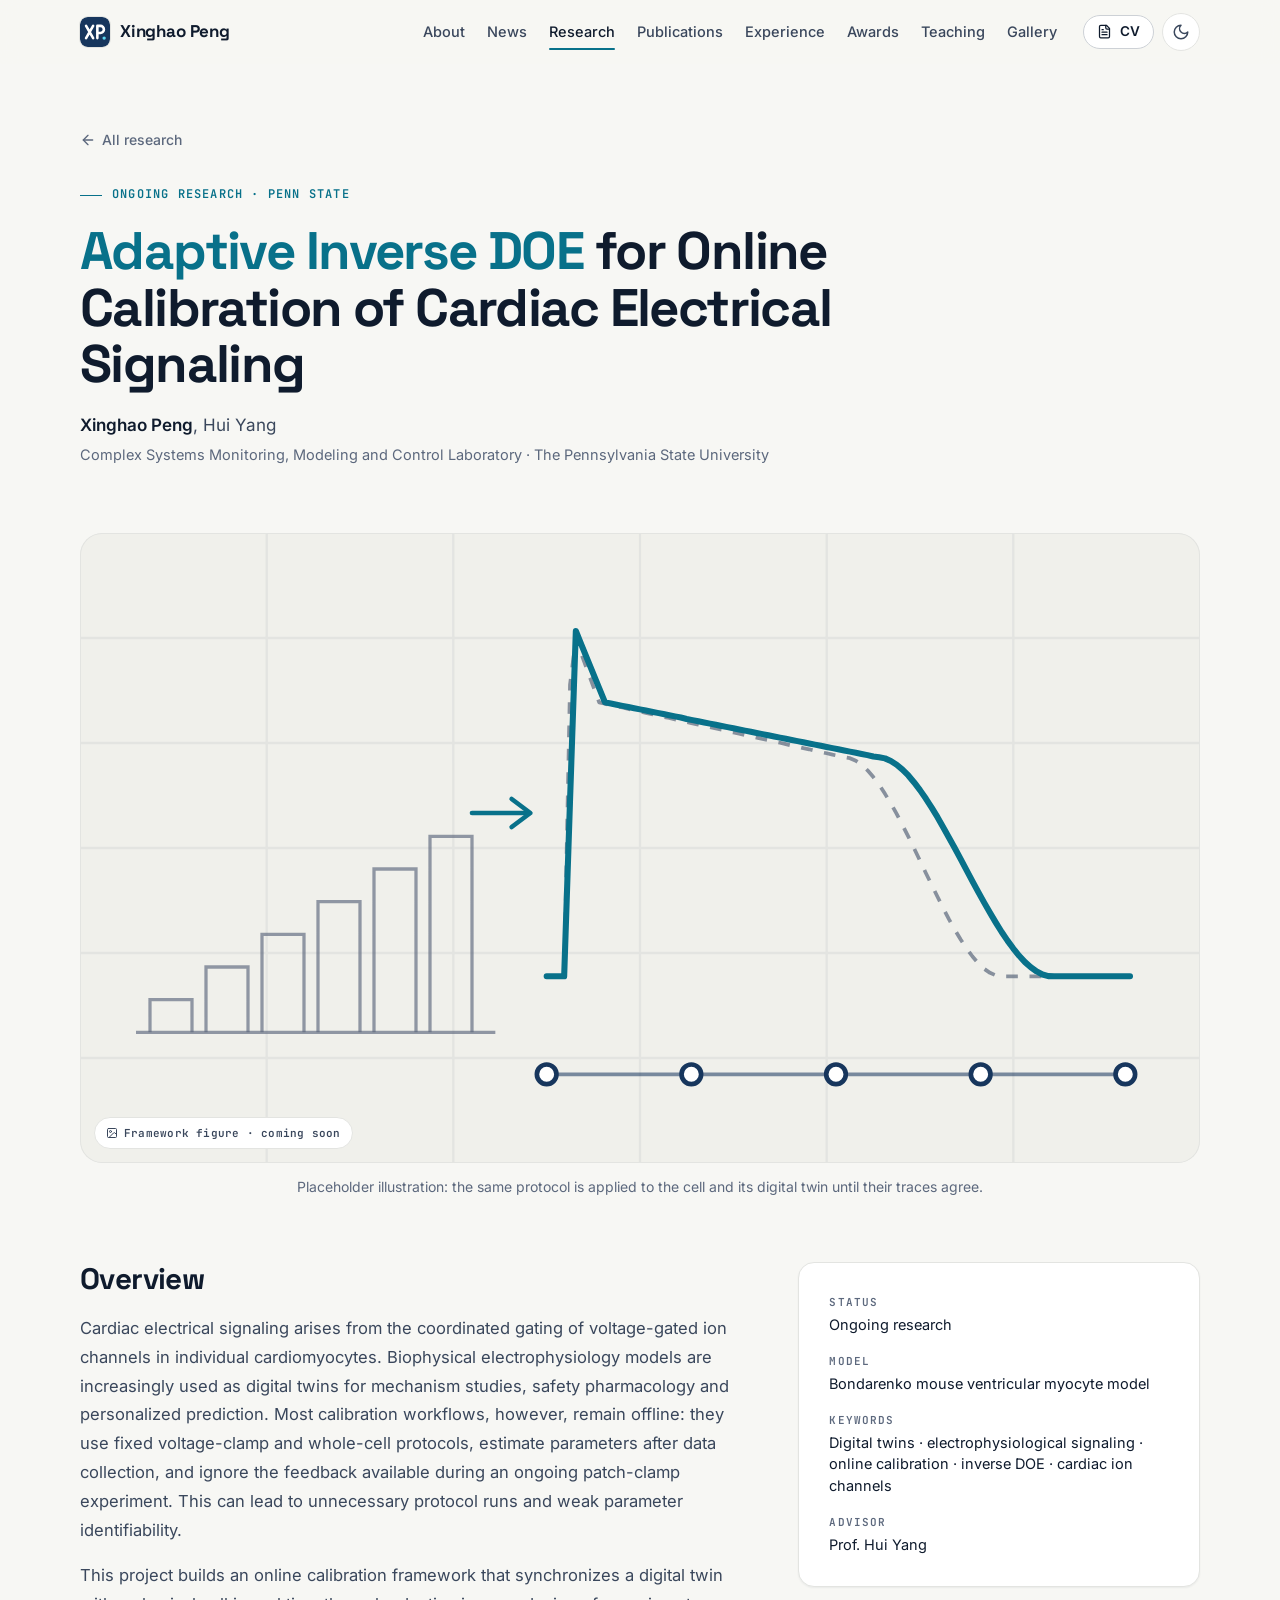
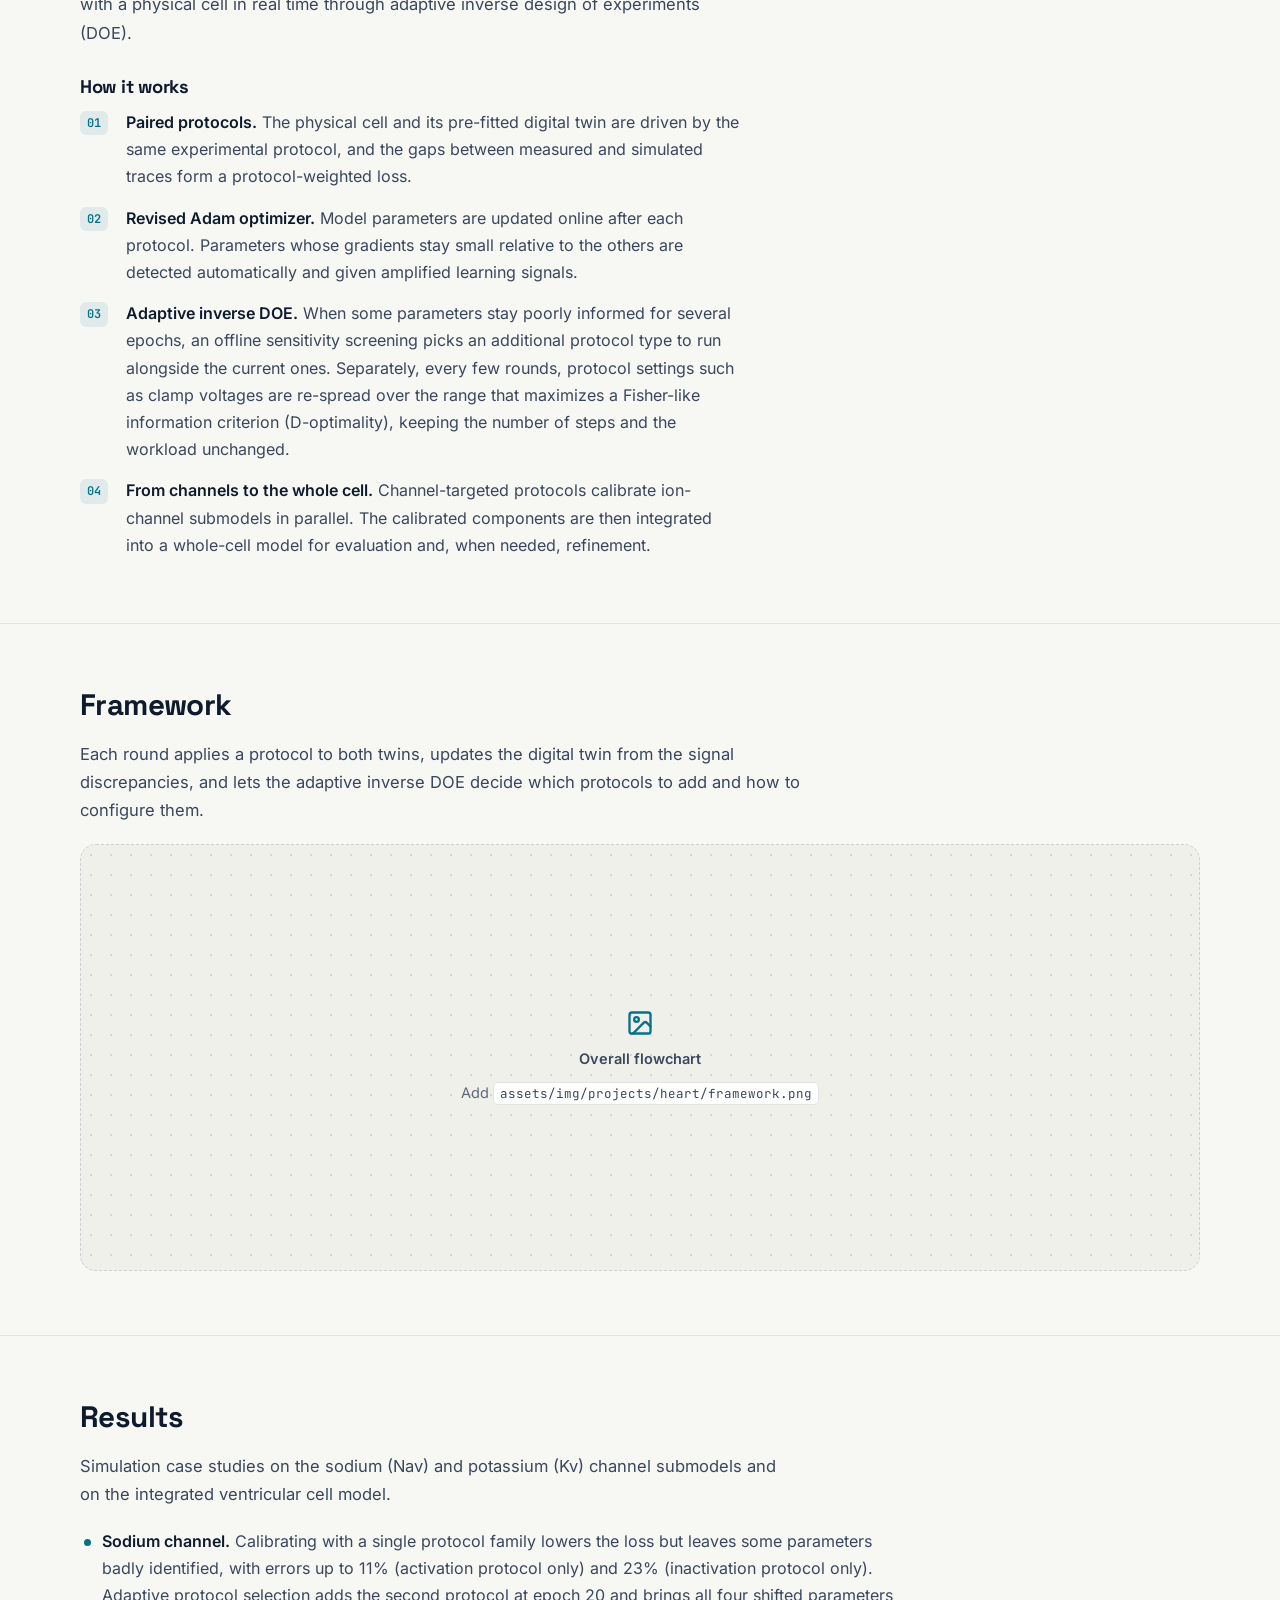
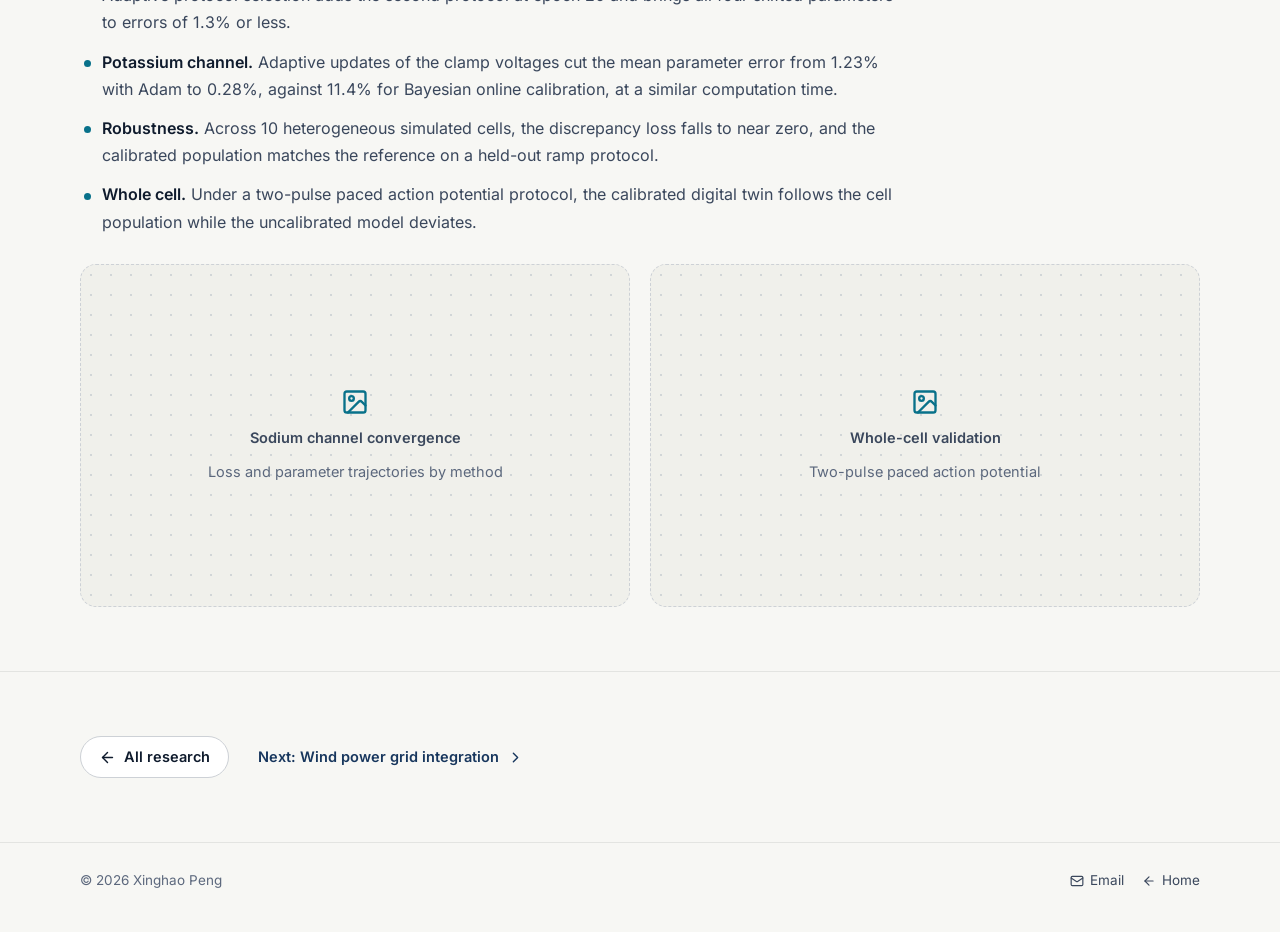
==== projects/heart.html @ a5fa21e2 "Add files via upload" ====
<!DOCTYPE html>
<html lang="en" data-theme="light">
<head>
  <meta charset="utf-8">
  <meta name="viewport" content="width=device-width, initial-scale=1">
  <title>Cardiac Digital Twins: Adaptive Inverse DOE · Xinghao Peng</title>
  <meta name="description" content="Online calibration of cardiac electrophysiology digital twins with a revised Adam optimizer and adaptive inverse design of experiments. Ongoing research at Penn State.">
  <meta name="author" content="Xinghao Peng">
  <meta name="color-scheme" content="light dark">
  <meta name="theme-color" content="#f7f7f4">
  <link rel="canonical" href="https://jeremypxh.github.io/projects/heart.html">
  <meta property="og:type" content="article">
  <meta property="og:title" content="Cardiac Digital Twins: Adaptive Inverse DOE">
  <meta property="og:description" content="Online calibration of cardiac digital twins through adaptive inverse design of experiments.">
  <meta property="og:url" content="https://jeremypxh.github.io/projects/heart.html">
  <meta property="og:image" content="https://jeremypxh.github.io/assets/img/og-image.jpg">
  <meta name="twitter:card" content="summary_large_image">
  <link rel="icon" href="../assets/img/favicon.svg" type="image/svg+xml">
  <link rel="icon" href="../assets/img/favicon-32.png" sizes="32x32" type="image/png">
  <link rel="apple-touch-icon" href="../assets/img/apple-touch-icon.png">
  <link rel="stylesheet" href="../assets/css/style.css">
  <script>
    (function () {
      var d = document.documentElement, t = null;
      d.classList.add("js");
      try { t = localStorage.getItem("theme"); } catch (e) {}
      if (t !== "light" && t !== "dark") t = window.matchMedia && window.matchMedia("(prefers-color-scheme: dark)").matches ? "dark" : "light";
      d.setAttribute("data-theme", t);
    })();
  </script>
  <script src="../assets/js/main.js" defer></script>
</head>
<body>
<!-- icon sprite:start (generated, do not edit) -->
<svg xmlns="http://www.w3.org/2000/svg" class="sprite" aria-hidden="true" focusable="false">
<!-- Icons: Lucide (ISC), Simple Icons (CC0), Font Awesome Free (CC BY 4.0) -->
<symbol id="i-github" viewBox="0 0 24 24"><g fill="currentColor"><path d="M12 .297c-6.63 0-12 5.373-12 12 0 5.303 3.438 9.8 8.205 11.385.6.113.82-.258.82-.577 0-.285-.01-1.04-.015-2.04-3.338.724-4.042-1.61-4.042-1.61C4.422 18.07 3.633 17.7 3.633 17.7c-1.087-.744.084-.729.084-.729 1.205.084 1.838 1.236 1.838 1.236 1.07 1.835 2.809 1.305 3.495.998.108-.776.417-1.305.76-1.605-2.665-.3-5.466-1.332-5.466-5.93 0-1.31.465-2.38 1.235-3.22-.135-.303-.54-1.523.105-3.176 0 0 1.005-.322 3.3 1.23.96-.267 1.98-.399 3-.405 1.02.006 2.04.138 3 .405 2.28-1.552 3.285-1.23 3.285-1.23.645 1.653.24 2.873.12 3.176.765.84 1.23 1.91 1.23 3.22 0 4.61-2.805 5.625-5.475 5.92.42.36.81 1.096.81 2.22 0 1.606-.015 2.896-.015 3.286 0 .315.21.69.825.57C20.565 22.092 24 17.592 24 12.297c0-6.627-5.373-12-12-12"></path></g></symbol>
<symbol id="i-scholar" viewBox="0 0 24 24"><g fill="currentColor"><path d="M5.242 13.769L0 9.5 12 0l12 9.5-5.242 4.269C17.548 11.249 14.978 9.5 12 9.5c-2.977 0-5.548 1.748-6.758 4.269zM12 10a7 7 0 1 0 0 14 7 7 0 0 0 0-14z"></path></g></symbol>
<symbol id="i-orcid" viewBox="0 0 24 24"><g fill="currentColor"><path d="M12 0C5.372 0 0 5.372 0 12s5.372 12 12 12 12-5.372 12-12S18.628 0 12 0zM7.369 4.378c.525 0 .947.431.947.947s-.422.947-.947.947a.95.95 0 0 1-.947-.947c0-.525.422-.947.947-.947zm-.722 3.038h1.444v10.041H6.647V7.416zm3.562 0h3.9c3.712 0 5.344 2.653 5.344 5.025 0 2.578-2.016 5.025-5.325 5.025h-3.919V7.416zm1.444 1.303v7.444h2.297c3.272 0 4.022-2.484 4.022-3.722 0-2.016-1.284-3.722-4.097-3.722h-2.222z"></path></g></symbol>
<symbol id="i-youtube" viewBox="0 0 24 24"><g fill="currentColor"><path d="M23.498 6.186a3.016 3.016 0 0 0-2.122-2.136C19.505 3.545 12 3.545 12 3.545s-7.505 0-9.377.505A3.017 3.017 0 0 0 .502 6.186C0 8.07 0 12 0 12s0 3.93.502 5.814a3.016 3.016 0 0 0 2.122 2.136c1.871.505 9.376.505 9.376.505s7.505 0 9.377-.505a3.015 3.015 0 0 0 2.122-2.136C24 15.93 24 12 24 12s0-3.93-.502-5.814zM9.545 15.568V8.432L15.818 12l-6.273 3.568z"></path></g></symbol>
<symbol id="i-mail" viewBox="0 0 24 24"><g fill="none" stroke="currentColor" stroke-width="2" stroke-linecap="round" stroke-linejoin="round"><rect width="20" height="16" x="2" y="4" rx="2"></rect><path d="m22 7-8.97 5.7a1.94 1.94 0 0 1-2.06 0L2 7"></path></g></symbol>
<symbol id="i-file" viewBox="0 0 24 24"><g fill="none" stroke="currentColor" stroke-width="2" stroke-linecap="round" stroke-linejoin="round"><path d="M15 2H6a2 2 0 0 0-2 2v16a2 2 0 0 0 2 2h12a2 2 0 0 0 2-2V7Z"></path><path d="M14 2v4a2 2 0 0 0 2 2h4"></path><path d="M10 9H8"></path><path d="M16 13H8"></path><path d="M16 17H8"></path></g></symbol>
<symbol id="i-sun" viewBox="0 0 24 24"><g fill="none" stroke="currentColor" stroke-width="2" stroke-linecap="round" stroke-linejoin="round"><circle cx="12" cy="12" r="4"></circle><path d="M12 2v2"></path><path d="M12 20v2"></path><path d="m4.93 4.93 1.41 1.41"></path><path d="m17.66 17.66 1.41 1.41"></path><path d="M2 12h2"></path><path d="M20 12h2"></path><path d="m6.34 17.66-1.41 1.41"></path><path d="m19.07 4.93-1.41 1.41"></path></g></symbol>
<symbol id="i-moon" viewBox="0 0 24 24"><g fill="none" stroke="currentColor" stroke-width="2" stroke-linecap="round" stroke-linejoin="round"><path d="M12 3a6 6 0 0 0 9 9 9 9 0 1 1-9-9Z"></path></g></symbol>
<symbol id="i-menu" viewBox="0 0 24 24"><g fill="none" stroke="currentColor" stroke-width="2" stroke-linecap="round" stroke-linejoin="round"><line x1="4" x2="20" y1="12" y2="12"></line><line x1="4" x2="20" y1="6" y2="6"></line><line x1="4" x2="20" y1="18" y2="18"></line></g></symbol>
<symbol id="i-x" viewBox="0 0 24 24"><g fill="none" stroke="currentColor" stroke-width="2" stroke-linecap="round" stroke-linejoin="round"><path d="M18 6 6 18"></path><path d="m6 6 12 12"></path></g></symbol>
<symbol id="i-arrow-up-right" viewBox="0 0 24 24"><g fill="none" stroke="currentColor" stroke-width="2" stroke-linecap="round" stroke-linejoin="round"><path d="M7 7h10v10"></path><path d="M7 17 17 7"></path></g></symbol>
<symbol id="i-play" viewBox="0 0 24 24"><g fill="none" stroke="currentColor" stroke-width="2" stroke-linecap="round" stroke-linejoin="round"><polygon points="6 3 20 12 6 21 6 3"></polygon></g></symbol>
<symbol id="i-copy" viewBox="0 0 24 24"><g fill="none" stroke="currentColor" stroke-width="2" stroke-linecap="round" stroke-linejoin="round"><rect width="14" height="14" x="8" y="8" rx="2" ry="2"></rect><path d="M4 16c-1.1 0-2-.9-2-2V4c0-1.1.9-2 2-2h10c1.1 0 2 .9 2 2"></path></g></symbol>
<symbol id="i-check" viewBox="0 0 24 24"><g fill="none" stroke="currentColor" stroke-width="2" stroke-linecap="round" stroke-linejoin="round"><path d="M20 6 9 17l-5-5"></path></g></symbol>
<symbol id="i-pin" viewBox="0 0 24 24"><g fill="none" stroke="currentColor" stroke-width="2" stroke-linecap="round" stroke-linejoin="round"><path d="M20 10c0 4.993-5.539 10.193-7.399 11.799a1 1 0 0 1-1.202 0C9.539 20.193 4 14.993 4 10a8 8 0 0 1 16 0"></path><circle cx="12" cy="10" r="3"></circle></g></symbol>
<symbol id="i-award" viewBox="0 0 24 24"><g fill="none" stroke="currentColor" stroke-width="2" stroke-linecap="round" stroke-linejoin="round"><path d="m15.477 12.89 1.515 8.526a.5.5 0 0 1-.81.47l-3.58-2.687a1 1 0 0 0-1.197 0l-3.586 2.686a.5.5 0 0 1-.81-.469l1.514-8.526"></path><circle cx="12" cy="8" r="6"></circle></g></symbol>
<symbol id="i-arrow-left" viewBox="0 0 24 24"><g fill="none" stroke="currentColor" stroke-width="2" stroke-linecap="round" stroke-linejoin="round"><path d="m12 19-7-7 7-7"></path><path d="M19 12H5"></path></g></symbol>
<symbol id="i-chev-left" viewBox="0 0 24 24"><g fill="none" stroke="currentColor" stroke-width="2" stroke-linecap="round" stroke-linejoin="round"><path d="m15 18-6-6 6-6"></path></g></symbol>
<symbol id="i-chev-right" viewBox="0 0 24 24"><g fill="none" stroke="currentColor" stroke-width="2" stroke-linecap="round" stroke-linejoin="round"><path d="m9 18 6-6-6-6"></path></g></symbol>
<symbol id="i-download" viewBox="0 0 24 24"><g fill="none" stroke="currentColor" stroke-width="2" stroke-linecap="round" stroke-linejoin="round"><path d="M21 15v4a2 2 0 0 1-2 2H5a2 2 0 0 1-2-2v-4"></path><polyline points="7 10 12 15 17 10"></polyline><line x1="12" x2="12" y1="15" y2="3"></line></g></symbol>
<symbol id="i-grad" viewBox="0 0 24 24"><g fill="none" stroke="currentColor" stroke-width="2" stroke-linecap="round" stroke-linejoin="round"><path d="M21.42 10.922a1 1 0 0 0-.019-1.838L12.83 5.18a2 2 0 0 0-1.66 0L2.6 9.08a1 1 0 0 0 0 1.832l8.57 3.908a2 2 0 0 0 1.66 0z"></path><path d="M22 10v6"></path><path d="M6 12.5V16a6 3 0 0 0 12 0v-3.5"></path></g></symbol>
<symbol id="i-briefcase" viewBox="0 0 24 24"><g fill="none" stroke="currentColor" stroke-width="2" stroke-linecap="round" stroke-linejoin="round"><path d="M16 20V4a2 2 0 0 0-2-2h-4a2 2 0 0 0-2 2v16"></path><rect width="20" height="14" x="2" y="6" rx="2"></rect></g></symbol>
<symbol id="i-mic" viewBox="0 0 24 24"><g fill="none" stroke="currentColor" stroke-width="2" stroke-linecap="round" stroke-linejoin="round"><path d="M12 2a3 3 0 0 0-3 3v7a3 3 0 0 0 6 0V5a3 3 0 0 0-3-3Z"></path><path d="M19 10v2a7 7 0 0 1-14 0v-2"></path><line x1="12" x2="12" y1="19" y2="22"></line></g></symbol>
<symbol id="i-book" viewBox="0 0 24 24"><g fill="none" stroke="currentColor" stroke-width="2" stroke-linecap="round" stroke-linejoin="round"><path d="M12 7v14"></path><path d="M3 18a1 1 0 0 1-1-1V4a1 1 0 0 1 1-1h5a4 4 0 0 1 4 4 4 4 0 0 1 4-4h5a1 1 0 0 1 1 1v13a1 1 0 0 1-1 1h-6a3 3 0 0 0-3 3 3 3 0 0 0-3-3z"></path></g></symbol>
<symbol id="i-code" viewBox="0 0 24 24"><g fill="none" stroke="currentColor" stroke-width="2" stroke-linecap="round" stroke-linejoin="round"><polyline points="16 18 22 12 16 6"></polyline><polyline points="8 6 2 12 8 18"></polyline></g></symbol>
<symbol id="i-slides" viewBox="0 0 24 24"><g fill="none" stroke="currentColor" stroke-width="2" stroke-linecap="round" stroke-linejoin="round"><path d="M2 3h20"></path><path d="M21 3v11a2 2 0 0 1-2 2H5a2 2 0 0 1-2-2V3"></path><path d="m7 21 5-5 5 5"></path></g></symbol>
<symbol id="i-image" viewBox="0 0 24 24"><g fill="none" stroke="currentColor" stroke-width="2" stroke-linecap="round" stroke-linejoin="round"><rect width="18" height="18" x="3" y="3" rx="2" ry="2"></rect><circle cx="9" cy="9" r="2"></circle><path d="m21 15-3.086-3.086a2 2 0 0 0-2.828 0L6 21"></path></g></symbol>
<symbol id="i-video" viewBox="0 0 24 24"><g fill="none" stroke="currentColor" stroke-width="2" stroke-linecap="round" stroke-linejoin="round"><path d="m16 13 5.223 3.482a.5.5 0 0 0 .777-.416V7.87a.5.5 0 0 0-.752-.432L16 10.5"></path><rect x="2" y="6" width="14" height="12" rx="2"></rect></g></symbol>
<symbol id="i-arrow-up" viewBox="0 0 24 24"><g fill="none" stroke="currentColor" stroke-width="2" stroke-linecap="round" stroke-linejoin="round"><path d="m5 12 7-7 7 7"></path><path d="M12 19V5"></path></g></symbol>
<symbol id="i-trophy" viewBox="0 0 24 24"><g fill="none" stroke="currentColor" stroke-width="2" stroke-linecap="round" stroke-linejoin="round"><path d="M6 9H4.5a2.5 2.5 0 0 1 0-5H6"></path><path d="M18 9h1.5a2.5 2.5 0 0 0 0-5H18"></path><path d="M4 22h16"></path><path d="M10 14.66V17c0 .55-.47.98-.97 1.21C7.85 18.75 7 20.24 7 22"></path><path d="M14 14.66V17c0 .55.47.98.97 1.21C16.15 18.75 17 20.24 17 22"></path><path d="M18 2H6v7a6 6 0 0 0 12 0V2Z"></path></g></symbol>
<symbol id="i-users" viewBox="0 0 24 24"><g fill="none" stroke="currentColor" stroke-width="2" stroke-linecap="round" stroke-linejoin="round"><path d="M16 21v-2a4 4 0 0 0-4-4H6a4 4 0 0 0-4 4v2"></path><circle cx="9" cy="7" r="4"></circle><path d="M22 21v-2a4 4 0 0 0-3-3.87"></path><path d="M16 3.13a4 4 0 0 1 0 7.75"></path></g></symbol>
<symbol id="i-link" viewBox="0 0 24 24"><g fill="none" stroke="currentColor" stroke-width="2" stroke-linecap="round" stroke-linejoin="round"><path d="M10 13a5 5 0 0 0 7.54.54l3-3a5 5 0 0 0-7.07-7.07l-1.72 1.71"></path><path d="M14 11a5 5 0 0 0-7.54-.54l-3 3a5 5 0 0 0 7.07 7.07l1.71-1.71"></path></g></symbol>
<symbol id="i-linkedin" viewBox="0 0 448 512"><g fill="currentColor"><path d="M416 32H31.9C14.3 32 0 46.5 0 64.3v383.4C0 465.5 14.3 480 31.9 480H416c17.6 0 32-14.5 32-32.3V64.3c0-17.8-14.4-32.3-32-32.3zM135.4 416H69V202.2h66.5V416zm-33.2-243c-21.3 0-38.5-17.3-38.5-38.5S80.9 96 102.2 96c21.2 0 38.5 17.3 38.5 38.5 0 21.3-17.2 38.5-38.5 38.5zm282.1 243h-66.4V312c0-24.8-.5-56.7-34.5-56.7-34.6 0-39.9 27-39.9 54.9V416h-66.4V202.2h63.7v29.2h.9c8.9-16.8 30.6-34.5 62.9-34.5 67.2 0 79.7 44.3 79.7 101.9V416z"></path></g></symbol>
</svg>
<!-- icon sprite:end -->

<a class="skip-link" href="#main">Skip to content</a>

<header class="site-header">
  <div class="container header-inner">
    <a class="brand" href="../index.html">
      <img src="../assets/img/favicon.svg" alt="" width="30" height="30">
      <span>Xinghao Peng</span>
    </a>
    <nav class="nav" id="site-nav" aria-label="Primary">
      <a href="../index.html#about">About</a>
      <a href="../index.html#news">News</a>
      <a href="../index.html#research" class="is-active">Research</a>
      <a href="../index.html#publications">Publications</a>
      <a href="../index.html#experience">Experience</a>
      <a href="../index.html#awards">Awards</a>
      <a href="../index.html#teaching">Teaching</a>
      <a href="../index.html#gallery">Gallery</a>
    </nav>
    <div class="header-actions">
      <a class="btn btn-sm header-cv" href="../assets/cv/Xinghao_Peng_CV.pdf" target="_blank" rel="noopener"><svg class="icon" aria-hidden="true"><use href="#i-file"/></svg>CV</a>
      <button class="icon-btn theme-toggle" type="button" data-theme-toggle aria-pressed="false" aria-label="Switch to dark theme">
        <svg class="icon i-moon" aria-hidden="true"><use href="#i-moon"/></svg>
        <svg class="icon i-sun" aria-hidden="true"><use href="#i-sun"/></svg>
      </button>
      <button class="icon-btn menu-toggle" type="button" data-menu-toggle aria-controls="site-nav" aria-expanded="false" aria-label="Menu">
        <svg class="icon i-open" aria-hidden="true"><use href="#i-menu"/></svg>
        <svg class="icon i-close" aria-hidden="true"><use href="#i-x"/></svg>
      </button>
    </div>
  </div>
</header>

<main id="main">
  <section class="proj-hero">
    <div class="container">
      <a class="back-link" href="../index.html#research"><svg class="icon" aria-hidden="true"><use href="#i-arrow-left"/></svg>All research</a>
      <p class="eyebrow">Ongoing research · Penn State</p>
      <h1 class="proj-title"><span class="acc">Adaptive Inverse DOE</span> for Online Calibration of Cardiac Electrical Signaling</h1>
      <p class="proj-authors"><a href="../index.html">Xinghao Peng</a>, Hui Yang</p>
      <p class="proj-affil">Complex Systems Monitoring, Modeling and Control Laboratory · The Pennsylvania State University</p>
    </div>
  </section>

  <section class="container" aria-label="Framework illustration">
    <figure class="teaser">
      <!-- TEASER SLOT: replace this div with <div class="media-frame"><img src="../assets/img/projects/heart/teaser.png" alt="..."></div> -->
      <div class="media-frame media-frame--art">
        <svg class="art" viewBox="0 0 480 270" role="img" aria-label="Illustration: protocol steps and two action-potential traces, with the digital twin trace converging to the measured cell">
  <g class="art-grid"><path d="M0 45H480M0 90H480M0 135H480M0 180H480M0 225H480M80 0V270M160 0V270M240 0V270M320 0V270M400 0V270"/></g>
  <g class="art-edges"><path d="M30 214 V200 H48 V214 M54 214 V186 H72 V214 M78 214 V172 H96 V214 M102 214 V158 H120 V214 M126 214 V144 H144 V214 M150 214 V130 H168 V214"/><path d="M24 214 H178"/></g>
  <g class="art-arrow"><path d="M168 120 H192"/><path d="M185 114 L193 120 L185 126"/></g>
  <g class="art-spark"><polyline points="200.0,190.0 202.5,190.0 205.0,190.0 207.5,190.0 210.0,65.0 212.5,45.4 215.0,52.2 217.5,59.0 220.0,65.8 222.5,72.6 225.0,73.2 227.5,73.7 230.0,74.3 232.5,74.8 235.0,75.4 237.5,76.0 240.0,76.5 242.5,77.1 245.0,77.6 247.5,78.2 250.0,78.8 252.5,79.3 255.0,79.9 257.5,80.4 260.0,81.0 262.5,81.6 265.0,82.1 267.5,82.7 270.0,83.2 272.5,83.8 275.0,84.3 277.5,84.9 280.0,85.5 282.5,86.0 285.0,86.6 287.5,87.1 290.0,87.7 292.5,88.3 295.0,88.8 297.5,89.4 300.0,89.9 302.5,90.5 305.0,91.1 307.5,91.6 310.0,92.2 312.5,92.7 315.0,93.3 317.5,93.9 320.0,94.4 322.5,95.0 325.0,95.5 327.5,96.1 330.0,96.5 332.5,97.6 335.0,99.3 337.5,101.7 340.0,104.6 342.5,107.9 345.0,111.8 347.5,115.9 350.0,120.4 352.5,125.2 355.0,130.1 357.5,135.2 360.0,140.4 362.5,145.7 365.0,150.8 367.5,155.9 370.0,160.9 372.5,165.7 375.0,170.2 377.5,174.3 380.0,178.1 382.5,181.5 385.0,184.4 387.5,186.8 390.0,188.5 392.5,189.6 395.0,190.0 397.5,190.0 400.0,190.0 402.5,190.0 405.0,190.0 407.5,190.0 410.0,190.0 412.5,190.0 415.0,190.0 417.5,190.0 420.0,190.0 422.5,190.0 425.0,190.0 427.5,190.0 430.0,190.0 432.5,190.0 435.0,190.0 437.5,190.0 440.0,190.0 442.5,190.0 445.0,190.0 447.5,190.0 450.0,190.0" style="stroke-dasharray:5 5"/></g>
  <g class="art-ramp-cool"><polyline points="200.0,190.0 202.5,190.0 205.0,190.0 207.5,190.0 210.0,115.0 212.5,42.0 215.0,48.2 217.5,54.3 220.0,60.4 222.5,66.5 225.0,72.6 227.5,73.1 230.0,73.6 232.5,74.1 235.0,74.6 237.5,75.1 240.0,75.6 242.5,76.1 245.0,76.6 247.5,77.1 250.0,77.6 252.5,78.1 255.0,78.6 257.5,79.1 260.0,79.7 262.5,80.2 265.0,80.7 267.5,81.2 270.0,81.7 272.5,82.2 275.0,82.7 277.5,83.2 280.0,83.7 282.5,84.2 285.0,84.7 287.5,85.2 290.0,85.7 292.5,86.2 295.0,86.7 297.5,87.2 300.0,87.7 302.5,88.2 305.0,88.7 307.5,89.2 310.0,89.7 312.5,90.2 315.0,90.7 317.5,91.2 320.0,91.7 322.5,92.2 325.0,92.7 327.5,93.2 330.0,93.7 332.5,94.2 335.0,94.7 337.5,95.2 340.0,95.8 342.5,96.1 345.0,96.6 347.5,97.7 350.0,99.3 352.5,101.4 355.0,103.9 357.5,106.9 360.0,110.2 362.5,113.8 365.0,117.7 367.5,121.8 370.0,126.2 372.5,130.7 375.0,135.2 377.5,139.9 380.0,144.6 382.5,149.3 385.0,153.9 387.5,158.4 390.0,162.8 392.5,167.0 395.0,171.0 397.5,174.7 400.0,178.1 402.5,181.2 405.0,183.9 407.5,186.1 410.0,187.9 412.5,189.2 415.0,189.9 417.5,190.0 420.0,190.0 422.5,190.0 425.0,190.0 427.5,190.0 430.0,190.0 432.5,190.0 435.0,190.0 437.5,190.0 440.0,190.0 442.5,190.0 445.0,190.0 447.5,190.0 450.0,190.0"/></g>
  <g class="art-nodes"><circle cx="200" cy="232" r="4.2"/><circle cx="262" cy="232" r="4.2"/><circle cx="324" cy="232" r="4.2"/><circle cx="386" cy="232" r="4.2"/><circle cx="448" cy="232" r="4.2"/></g>
  <g class="art-directed"><path d="M205 232 H257 M267 232 H319 M329 232 H381 M391 232 H443" style="stroke-width:1.6"/></g>
</svg>
        <span class="media-badge media-badge--light"><svg class="icon" aria-hidden="true"><use href="#i-image"/></svg>Framework figure · coming soon</span>
      </div>
      <figcaption class="cap">Placeholder illustration: the same protocol is applied to the cell and its digital twin until their traces agree.</figcaption>
    </figure>
  </section>

  <section class="proj-section">
    <div class="container prose-grid">
      <div class="prose reveal">
        <h2>Overview</h2>
        <p>Cardiac electrical signaling arises from the coordinated gating of voltage-gated ion channels in individual cardiomyocytes. Biophysical electrophysiology models are increasingly used as digital twins for mechanism studies, safety pharmacology and personalized prediction. Most calibration workflows, however, remain offline: they use fixed voltage-clamp and whole-cell protocols, estimate parameters after data collection, and ignore the feedback available during an ongoing patch-clamp experiment. This can lead to unnecessary protocol runs and weak parameter identifiability.</p>
        <p>This project builds an online calibration framework that synchronizes a digital twin with a physical cell in real time through adaptive inverse design of experiments (DOE).</p>
        <h3>How it works</h3>
        <ol class="steps">
          <li><strong>Paired protocols.</strong> The physical cell and its pre-fitted digital twin are driven by the same experimental protocol, and the gaps between measured and simulated traces form a protocol-weighted loss.</li>
          <li><strong>Revised Adam optimizer.</strong> Model parameters are updated online after each protocol. Parameters whose gradients stay small relative to the others are detected automatically and given amplified learning signals.</li>
          <li><strong>Adaptive inverse DOE.</strong> When some parameters stay poorly informed for several epochs, an offline sensitivity screening picks an additional protocol type to run alongside the current ones. Separately, every few rounds, protocol settings such as clamp voltages are re-spread over the range that maximizes a Fisher-like information criterion (D-optimality), keeping the number of steps and the workload unchanged.</li>
          <li><strong>From channels to the whole cell.</strong> Channel-targeted protocols calibrate ion-channel submodels in parallel. The calibrated components are then integrated into a whole-cell model for evaluation and, when needed, refinement.</li>
        </ol>
      </div>
      <aside class="panel facts-card reveal" aria-label="Project details">
        <dl>
          <div><dt>Status</dt><dd>Ongoing research</dd></div>
          <div><dt>Model</dt><dd>Bondarenko mouse ventricular myocyte model</dd></div>
          <div><dt>Keywords</dt><dd>Digital twins · electrophysiological signaling · online calibration · inverse DOE · cardiac ion channels</dd></div>
          <div><dt>Advisor</dt><dd>Prof. Hui Yang</dd></div>
        </dl>
      </aside>
    </div>
  </section>

  <section class="proj-section">
    <div class="container">
      <h2 class="reveal">Framework</h2>
      <p class="proj-lede reveal">Each round applies a protocol to both twins, updates the digital twin from the signal discrepancies, and lets the adaptive inverse DOE decide which protocols to add and how to configure them.</p>
      <div class="figure-slot reveal">
          <svg class="icon" aria-hidden="true"><use href="#i-image"/></svg>
          <strong>Overall flowchart</strong>
          <span>Add <code>assets/img/projects/heart/framework.png</code></span>
        </div>
    </div>
  </section>

  <section class="proj-section">
    <div class="container">
      <h2 class="reveal">Results</h2>
      <p class="proj-lede reveal">Simulation case studies on the sodium (Nav) and potassium (Kv) channel submodels and on the integrated ventricular cell model.</p>
      <ul class="result-list reveal">
        <li><strong>Sodium channel.</strong> Calibrating with a single protocol family lowers the loss but leaves some parameters badly identified, with errors up to 11% (activation protocol only) and 23% (inactivation protocol only). Adaptive protocol selection adds the second protocol at epoch 20 and brings all four shifted parameters to errors of 1.3% or less.</li>
        <li><strong>Potassium channel.</strong> Adaptive updates of the clamp voltages cut the mean parameter error from 1.23% with Adam to 0.28%, against 11.4% for Bayesian online calibration, at a similar computation time.</li>
        <li><strong>Robustness.</strong> Across 10 heterogeneous simulated cells, the discrepancy loss falls to near zero, and the calibrated population matches the reference on a held-out ramp protocol.</li>
        <li><strong>Whole cell.</strong> Under a two-pulse paced action potential protocol, the calibrated digital twin follows the cell population while the uncalibrated model deviates.</li>
      </ul>
      <div class="two-up">
        <div class="figure-slot reveal">
          <svg class="icon" aria-hidden="true"><use href="#i-image"/></svg>
          <strong>Sodium channel convergence</strong>
          <span>Loss and parameter trajectories by method</span>
        </div>
        <div class="figure-slot reveal">
          <svg class="icon" aria-hidden="true"><use href="#i-image"/></svg>
          <strong>Whole-cell validation</strong>
          <span>Two-pulse paced action potential</span>
        </div>
      </div>
    </div>
  </section>

  <section class="proj-section">
    <div class="container">
      <div class="proj-links">
        <a class="btn" href="../index.html#research"><svg class="icon" aria-hidden="true"><use href="#i-arrow-left"/></svg>All research</a>
        <a class="btn btn-ghost" href="wind.html">Next: Wind power grid integration<svg class="icon" aria-hidden="true"><use href="#i-chev-right"/></svg></a>
      </div>
    </div>
  </section>
</main>

<footer class="site-footer">
  <div class="container footer-inner">
    <p class="footer-copy">© <span data-year>2026</span> Xinghao Peng</p>
    <div class="footer-links">
      <a href="mailto:xzp5060@psu.edu"><svg class="icon" aria-hidden="true"><use href="#i-mail"/></svg>Email</a>
      <a href="../index.html"><svg class="icon" aria-hidden="true"><use href="#i-arrow-left"/></svg>Home</a>
    </div>
  </div>
</footer>

</body>
</html>
---- assets/css/style.css ----
/* =====================================================================
   Xinghao Peng · personal research site
   Plain CSS, no build step. Colors, type and spacing live in the
   tokens below; the dark theme overrides the color tokens only.
   ===================================================================== */

/* ---------- Fonts (self-hosted, SIL Open Font License 1.1) ---------- */
@font-face { font-family: "Inter"; font-style: normal; font-weight: 400; font-display: swap; src: url("../fonts/inter-latin-400-normal.woff2") format("woff2"); }
@font-face { font-family: "Inter"; font-style: normal; font-weight: 500; font-display: swap; src: url("../fonts/inter-latin-500-normal.woff2") format("woff2"); }
@font-face { font-family: "Inter"; font-style: normal; font-weight: 600; font-display: swap; src: url("../fonts/inter-latin-600-normal.woff2") format("woff2"); }
@font-face { font-family: "Inter"; font-style: normal; font-weight: 700; font-display: swap; src: url("../fonts/inter-latin-700-normal.woff2") format("woff2"); }
@font-face { font-family: "Space Grotesk"; font-style: normal; font-weight: 500; font-display: swap; src: url("../fonts/space-grotesk-latin-500-normal.woff2") format("woff2"); }
@font-face { font-family: "Space Grotesk"; font-style: normal; font-weight: 700; font-display: swap; src: url("../fonts/space-grotesk-latin-700-normal.woff2") format("woff2"); }
@font-face { font-family: "JetBrains Mono"; font-style: normal; font-weight: 400; font-display: swap; src: url("../fonts/jetbrains-mono-latin-400-normal.woff2") format("woff2"); }
@font-face { font-family: "JetBrains Mono"; font-style: normal; font-weight: 600; font-display: swap; src: url("../fonts/jetbrains-mono-latin-600-normal.woff2") format("woff2"); }

/* ---------- Tokens ---------- */
:root {
  --font-sans: "Inter", ui-sans-serif, system-ui, -apple-system, "Segoe UI", Roboto, "Helvetica Neue", Arial, sans-serif;
  --font-display: "Space Grotesk", "Inter", ui-sans-serif, system-ui, sans-serif;
  --font-mono: "JetBrains Mono", ui-monospace, SFMono-Regular, Menlo, Consolas, monospace;

  --bg: #f7f7f4;
  --bg-elev: #ffffff;
  --bg-sunk: #f0f0eb;
  --ink: #0f1b2d;
  --ink-2: #3a475c;
  --ink-3: #5c687d;
  --line: #e3e4e1;
  --line-strong: #cdd1d6;
  --accent: #17365d;          /* navy from the CV */
  --accent-hover: #0d2443;
  --accent-ink: #ffffff;
  --accent-soft: rgba(23, 54, 93, .08);
  --signal: #08718a;          /* teal-cyan, echoes the SCOUT video */
  --signal-soft: rgba(8, 113, 138, .09);
  --gold: #855600;
  --gold-soft: rgba(196, 136, 16, .14);
  --green: #116a33;
  --green-soft: rgba(17, 106, 51, .11);
  --dot: rgba(23, 54, 93, .14);
  --media-bg: #0b1220;
  --header-bg: rgba(247, 247, 244, .84);
  --shadow-sm: 0 1px 2px rgba(15, 27, 45, .06);
  --shadow-md: 0 1px 2px rgba(15, 27, 45, .05), 0 12px 28px -14px rgba(15, 27, 45, .24);
  --shadow-lg: 0 2px 6px rgba(15, 27, 45, .05), 0 30px 60px -30px rgba(15, 27, 45, .38);

  --radius-lg: 22px;
  --radius: 16px;
  --radius-sm: 10px;
  --maxw: 1120px;
  --gutter: clamp(16px, 4vw, 32px);
  --header-h: 64px;
  --ease: cubic-bezier(.2, .7, .2, 1);
  color-scheme: light;
}

:root[data-theme="dark"] {
  --bg: #0b1019;
  --bg-elev: #121a27;
  --bg-sunk: #0e1520;
  --ink: #e9eef6;
  --ink-2: #b4bfcf;
  --ink-3: #8b98ac;
  --line: #1f2a3a;
  --line-strong: #2e3c52;
  --accent: #a8c7ff;
  --accent-hover: #cadcff;
  --accent-ink: #0b1019;
  --accent-soft: rgba(168, 199, 255, .10);
  --signal: #5cd6f0;
  --signal-soft: rgba(92, 214, 240, .12);
  --gold: #f2bd5c;
  --gold-soft: rgba(242, 189, 92, .14);
  --green: #4ade80;
  --green-soft: rgba(74, 222, 128, .14);
  --dot: rgba(168, 199, 255, .11);
  --media-bg: #05080f;
  --header-bg: rgba(11, 16, 25, .80);
  --shadow-sm: 0 1px 2px rgba(0, 0, 0, .35);
  --shadow-md: 0 1px 2px rgba(0, 0, 0, .3), 0 14px 32px -16px rgba(0, 0, 0, .7);
  --shadow-lg: 0 2px 6px rgba(0, 0, 0, .35), 0 30px 60px -30px rgba(0, 0, 0, .8);
  color-scheme: dark;
}

/* ---------- Base ---------- */
*, *::before, *::after { box-sizing: border-box; }
html {
  -webkit-text-size-adjust: 100%;
  text-size-adjust: 100%;
  scroll-behavior: smooth;
  scroll-padding-top: calc(var(--header-h) + 12px);
}
body {
  margin: 0;
  background: var(--bg);
  color: var(--ink-2);
  font-family: var(--font-sans);
  font-size: 16px;
  line-height: 1.65;
  -webkit-font-smoothing: antialiased;
  -moz-osx-font-smoothing: grayscale;
}
img, svg, video, iframe { display: block; max-width: 100%; }
img { height: auto; }
a { color: var(--accent); text-decoration: none; }
a:hover { color: var(--accent-hover); text-decoration: underline; text-underline-offset: 3px; text-decoration-thickness: 1px; }
h1, h2, h3, h4 { margin: 0; color: var(--ink); font-family: var(--font-display); font-weight: 700; line-height: 1.15; letter-spacing: -.015em; }
p { margin: 0 0 1em; }
strong, b { color: var(--ink); font-weight: 600; }
ul, ol { margin: 0; padding: 0; list-style: none; }
button { font: inherit; }
:focus-visible { outline: 2px solid var(--signal); outline-offset: 3px; border-radius: 6px; }
::selection { background: rgba(92, 214, 240, .28); color: var(--ink); }

.sprite { position: absolute; width: 0; height: 0; overflow: hidden; }
.icon { width: 1em; height: 1em; flex: none; }
.visually-hidden { position: absolute !important; width: 1px; height: 1px; margin: -1px; padding: 0; overflow: hidden; clip: rect(0 0 0 0); white-space: nowrap; border: 0; }
.skip-link {
  position: absolute; left: 12px; top: -60px; z-index: 100;
  padding: 10px 16px; border-radius: 10px;
  background: var(--accent); color: var(--accent-ink); font-weight: 600;
  transition: top .2s var(--ease);
}
.skip-link:focus { top: 12px; color: var(--accent-ink); text-decoration: none; }

/* ---------- Layout ---------- */
.container { width: 100%; max-width: calc(var(--maxw) + 2 * var(--gutter)); margin: 0 auto; padding: 0 var(--gutter); }
.section { padding: clamp(64px, 9vw, 104px) 0; border-top: 1px solid var(--line); }
.section-head { display: flex; flex-wrap: wrap; align-items: flex-end; justify-content: space-between; gap: 20px 32px; margin-bottom: clamp(28px, 4vw, 44px); }
.section-title { display: flex; align-items: baseline; gap: 14px; font-size: clamp(1.8rem, 1.25rem + 1.8vw, 2.45rem); letter-spacing: -.025em; }
.section-title .idx { font-family: var(--font-mono); font-size: .78rem; font-weight: 600; letter-spacing: .08em; color: var(--signal); transform: translateY(-.55em); }
.section-sub { max-width: 54ch; margin: 10px 0 0; color: var(--ink-3); font-size: 15.5px; }

/* ---------- Header ---------- */
.site-header {
  position: sticky; top: 0; z-index: 50; height: var(--header-h);
  background: var(--header-bg);
  -webkit-backdrop-filter: saturate(160%) blur(14px);
  backdrop-filter: saturate(160%) blur(14px);
  border-bottom: 1px solid transparent;
  transition: border-color .25s ease;
}
.site-header.is-scrolled { border-bottom-color: var(--line); }
.header-inner { position: relative; height: 100%; display: flex; align-items: center; gap: 16px; }
.brand { display: inline-flex; align-items: center; gap: 10px; margin-right: auto; color: var(--ink); font-family: var(--font-display); font-size: 17px; font-weight: 700; letter-spacing: -.01em; white-space: nowrap; }
.brand:hover { color: var(--ink); text-decoration: none; }
.brand img { width: 30px; height: 30px; border-radius: 8px; box-shadow: 0 0 0 1px var(--line); }
.nav { display: flex; align-items: center; gap: 2px; }
.nav a { position: relative; padding: 8px 10px; border-radius: 8px; color: var(--ink-2); font-size: 14.5px; font-weight: 500; white-space: nowrap; transition: color .2s, background-color .2s; }
.nav a:hover { color: var(--ink); background: var(--accent-soft); text-decoration: none; }
.nav a.is-active { color: var(--ink); }
.nav a.is-active::after { content: ""; position: absolute; left: 10px; right: 10px; bottom: 1px; height: 2px; border-radius: 2px; background: var(--signal); }
.header-actions { display: flex; align-items: center; gap: 8px; }
.icon-btn {
  display: inline-grid; place-items: center; width: 38px; height: 38px; padding: 0;
  border: 1px solid var(--line); border-radius: 999px; background: var(--bg-elev); color: var(--ink-2);
  cursor: pointer; transition: transform .2s var(--ease), color .2s, border-color .2s, background-color .2s;
}
.icon-btn:hover { color: var(--ink); border-color: var(--line-strong); text-decoration: none; transform: translateY(-1px); }
.icon-btn .icon { width: 18px; height: 18px; }
.theme-toggle .i-sun { display: none; }
:root[data-theme="dark"] .theme-toggle .i-sun { display: block; }
:root[data-theme="dark"] .theme-toggle .i-moon { display: none; }
.menu-toggle { display: none; }
.menu-toggle .i-close { display: none; }
.menu-toggle[aria-expanded="true"] .i-close { display: block; }
.menu-toggle[aria-expanded="true"] .i-open { display: none; }

/* ---------- Buttons, chips, tags ---------- */
.btn {
  display: inline-flex; align-items: center; justify-content: center; gap: 8px;
  height: 42px; padding: 0 18px; border: 1px solid var(--line-strong); border-radius: 999px;
  background: var(--bg-elev); color: var(--ink); font-size: 14.5px; font-weight: 600; line-height: 1; white-space: nowrap;
  cursor: pointer; transition: transform .2s var(--ease), box-shadow .2s, background-color .2s, border-color .2s, color .2s;
}
.btn:hover { color: var(--ink); border-color: var(--ink-3); text-decoration: none; transform: translateY(-1px); box-shadow: var(--shadow-md); }
.btn .icon { width: 17px; height: 17px; }
.btn-primary { background: var(--accent); border-color: var(--accent); color: var(--accent-ink); }
.btn-primary:hover { background: var(--accent-hover); border-color: var(--accent-hover); color: var(--accent-ink); }
.btn-sm { height: 34px; padding: 0 13px; font-size: 13.5px; }
.btn-sm .icon { width: 15px; height: 15px; }
.btn-ghost { background: transparent; border-color: transparent; color: var(--accent); }
.btn-ghost:hover { background: var(--accent-soft); border-color: transparent; color: var(--accent-hover); box-shadow: none; }
.btn.is-disabled { border-style: dashed; color: var(--ink-3); background: transparent; cursor: default; }
.btn.is-disabled:hover { transform: none; box-shadow: none; border-color: var(--line-strong); }

.chips { display: flex; flex-wrap: wrap; gap: 8px; }
.chip { display: inline-flex; align-items: center; height: 30px; padding: 0 12px; border: 1px solid var(--line); border-radius: 999px; background: var(--bg-elev); color: var(--ink-2); font-size: 13px; font-weight: 500; white-space: nowrap; }

.tag {
  display: inline-flex; align-items: center; gap: 5px; height: 22px; padding: 0 8px; border-radius: 6px;
  font-family: var(--font-mono); font-size: 10.5px; font-weight: 600; letter-spacing: .05em; text-transform: uppercase; line-height: 1;
  color: var(--signal); background: var(--signal-soft); vertical-align: 2px; white-space: nowrap;
}
.tag-award { color: var(--gold); background: var(--gold-soft); }
.tag-paper { color: var(--accent); background: var(--accent-soft); }
.tag-milestone { color: var(--green); background: var(--green-soft); }
.tag-industry { color: var(--gold); background: var(--gold-soft); }

/* Placeholders that still need your content (search the HTML for "TODO") */
.todo {
  border: 1.5px dashed var(--line-strong); border-radius: var(--radius-sm); padding: 12px 14px;
  color: var(--ink-3); font-size: 13.5px; line-height: 1.5;
  background: repeating-linear-gradient(-45deg, transparent 0 9px, var(--accent-soft) 9px 10px);
}
.icon-btn.is-todo { border-style: dashed; color: var(--ink-3); opacity: .7; }

/* ---------- Hero ---------- */
.hero { position: relative; overflow: hidden; padding: clamp(44px, 7vw, 88px) 0 clamp(64px, 9vw, 104px); }
.hero::before {
  content: ""; position: absolute; inset: 0; pointer-events: none;
  background-image: radial-gradient(var(--dot) 1.2px, transparent 1.3px);
  background-size: 22px 22px;
  -webkit-mask-image: radial-gradient(ellipse 60% 70% at 78% 40%, #000 15%, transparent 72%);
  mask-image: radial-gradient(ellipse 60% 70% at 78% 40%, #000 15%, transparent 72%);
}
.hero-grid { position: relative; display: grid; grid-template-columns: minmax(0, 1.4fr) minmax(0, .85fr); gap: clamp(40px, 6vw, 84px); align-items: center; }
.eyebrow { display: inline-flex; align-items: center; gap: 10px; margin: 0 0 18px; color: var(--signal); font-family: var(--font-mono); font-size: 12px; font-weight: 600; letter-spacing: .1em; text-transform: uppercase; }
.eyebrow::before { content: ""; width: 22px; height: 1.5px; background: currentColor; }
.eyebrow { text-wrap: balance; }
.eyebrow--center { justify-content: center; }
.hero h1 { margin-bottom: 22px; font-size: clamp(2.75rem, 1.6rem + 4.4vw, 4.5rem); line-height: 1.0; letter-spacing: -.035em; }
.lead { max-width: 33em; margin-bottom: 16px; color: var(--ink); font-size: clamp(1.1rem, 1rem + .45vw, 1.3rem); line-height: 1.55; }
.hero-bio { max-width: 64ch; margin-bottom: 24px; }
.hero .chips { margin-bottom: 30px; }
.cta-row { display: flex; flex-wrap: wrap; align-items: center; gap: 12px; }
.socials { display: flex; gap: 8px; margin-left: 4px; }

.hero-side { position: relative; justify-self: end; width: 100%; max-width: 372px; }
.portrait { position: relative; margin: 0; }
.portrait::before { content: ""; position: absolute; inset: 0; z-index: 0; border: 1.5px solid var(--line-strong); border-radius: var(--radius-lg); transform: translate(16px, 16px); }
.portrait img { position: relative; z-index: 1; width: 100%; aspect-ratio: 4 / 5; object-fit: cover; border-radius: var(--radius-lg); background: var(--bg-sunk); box-shadow: var(--shadow-lg); }

/* ---------- News ---------- */
.news { max-width: 900px; }
.news li { display: grid; grid-template-columns: 112px minmax(0, 1fr); gap: 20px; padding: 18px 0; border-bottom: 1px dashed var(--line-strong); }
.news li:first-child { padding-top: 4px; }
.news li:last-child { border-bottom: 0; }
.news time { padding-top: 2px; color: var(--ink-3); font-family: var(--font-mono); font-size: 13px; white-space: nowrap; }
.news p { margin: 0; }
.news .tag { margin-right: 8px; }

/* ---------- Research ---------- */
.projects { display: grid; grid-template-columns: repeat(2, minmax(0, 1fr)); gap: 24px; }
.project {
  display: flex; flex-direction: column; overflow: hidden;
  border: 1px solid var(--line); border-radius: var(--radius); background: var(--bg-elev); box-shadow: var(--shadow-sm);
  transition: transform .35s var(--ease), box-shadow .35s, border-color .35s;
}
.project:hover { transform: translateY(-3px); border-color: var(--line-strong); box-shadow: var(--shadow-md); }
.project--feature { grid-column: 1 / -1; display: grid; grid-template-columns: minmax(0, 1.28fr) minmax(0, 1fr); }
.project-media { position: relative; display: block; overflow: hidden; aspect-ratio: 16 / 9; background: var(--media-bg); }
.project--feature .project-media { aspect-ratio: auto; min-height: 340px; }
.project-media > img { position: absolute; inset: 0; width: 100%; height: 100%; object-fit: cover; transition: transform .7s var(--ease); }
.project:hover .project-media > img { transform: scale(1.035); }
.project-media--art { background: var(--bg-sunk); }
.project-media--art .art { position: absolute; inset: 0; width: 100%; height: 100%; transition: transform .7s var(--ease); }
.project:hover .project-media--art .art { transform: scale(1.03); }
.media-badge {
  position: absolute; left: 14px; bottom: 14px; z-index: 2;
  display: inline-flex; align-items: center; gap: 6px; padding: 6px 11px; border-radius: 999px;
  background: rgba(8, 12, 20, .72); color: #fff; font-family: var(--font-mono); font-size: 11px; font-weight: 600; letter-spacing: .02em;
  -webkit-backdrop-filter: blur(6px); backdrop-filter: blur(6px);
}
.media-badge .icon { width: 12px; height: 12px; }
.media-badge--light { background: var(--bg-elev); color: var(--ink-2); border: 1px solid var(--line); }
.project-body { flex: 1; display: flex; flex-direction: column; gap: 12px; padding: 22px 24px 24px; }
.project--feature .project-body { justify-content: center; padding: clamp(24px, 3.2vw, 40px); }
.project-meta { display: flex; flex-wrap: wrap; align-items: center; gap: 8px 12px; }
.venue { color: var(--signal); font-family: var(--font-mono); font-size: 11.5px; font-weight: 600; letter-spacing: .06em; text-transform: uppercase; }
.project h3 { font-size: 1.28rem; line-height: 1.25; letter-spacing: -.02em; }
.project--feature h3 { font-size: clamp(1.4rem, 1.1rem + 1vw, 1.8rem); }
.project h3 a { color: var(--ink); }
.project h3 a:hover { color: var(--ink); text-decoration-color: var(--signal); }
.project p { margin: 0; color: var(--ink-2); font-size: 15px; }
.tags { display: flex; flex-wrap: wrap; gap: 6px; }
.tags li { padding: 3px 9px; border: 1px solid var(--line); border-radius: 6px; background: var(--bg-sunk); color: var(--ink-3); font-size: 12.5px; }
.project-links { display: flex; flex-wrap: wrap; gap: 8px; margin-top: auto; padding-top: 6px; }

/* placeholder artwork */
.art-grid path { fill: none; stroke: var(--line); stroke-width: 1; }
.art-edges line, .art-edges path { fill: none; stroke: var(--ink-3); stroke-width: 1.4; opacity: .65; }
.art-nodes circle { fill: var(--bg-elev); stroke: var(--accent); stroke-width: 2; }
.art-arrow path { fill: none; stroke: var(--signal); stroke-width: 2; stroke-linecap: round; stroke-linejoin: round; }
.art-vec rect { fill: var(--signal); }
.art-label { fill: var(--ink-3); font-family: var(--font-mono); font-size: 13px; font-style: italic; }
.art-stream polyline { fill: none; stroke: var(--signal); stroke-width: 1.2; opacity: .3; }
.art-directed path { fill: none; stroke: var(--accent); opacity: .55; stroke-linecap: round; stroke-linejoin: round; }
.art-blades path { stroke: var(--accent); stroke-width: 1.6; stroke-linecap: round; }
.art-spark polyline { fill: none; stroke: var(--ink-3); stroke-width: 1.6; opacity: .7; stroke-linejoin: round; }
.art-ramp polyline { fill: none; stroke: var(--gold); stroke-width: 2.8; stroke-linecap: round; stroke-linejoin: round; }
.art-ramp-cool polyline { fill: none; stroke: var(--signal); stroke-width: 2.6; stroke-linecap: round; stroke-linejoin: round; }

.ongoing { display: grid; grid-template-columns: 170px minmax(0, 1fr); gap: 20px 28px; margin-top: 24px; padding: 22px 24px; border: 1px dashed var(--line-strong); border-radius: var(--radius); }
.ongoing h3 { padding-top: 2px; color: var(--ink-3); font-family: var(--font-mono); font-size: 12px; font-weight: 600; letter-spacing: .1em; text-transform: uppercase; }
.ongoing ul { display: grid; grid-template-columns: repeat(3, minmax(0, 1fr)); gap: 18px 28px; }
.ongoing strong { display: block; font-size: 15px; line-height: 1.35; }
.ongoing span { display: block; margin-top: 4px; color: var(--ink-3); font-size: 13.5px; line-height: 1.5; }

/* ---------- Publications ---------- */
.pub-toolbar { display: inline-flex; flex-wrap: wrap; gap: 4px; padding: 4px; border: 1px solid var(--line); border-radius: 999px; background: var(--bg-sunk); }
.filter { height: 34px; padding: 0 14px; border: 0; border-radius: 999px; background: transparent; color: var(--ink-2); font-size: 14px; font-weight: 500; cursor: pointer; transition: background-color .2s, color .2s, box-shadow .2s; }
.filter:hover { color: var(--ink); }
.filter .count { margin-left: 5px; color: var(--ink-3); font-family: var(--font-mono); font-size: 11.5px; }
.filter[aria-pressed="true"] { background: var(--bg-elev); color: var(--ink); box-shadow: var(--shadow-sm), 0 0 0 1px var(--line); }
.pub-group { display: grid; grid-template-columns: 110px minmax(0, 1fr); gap: 24px; padding: 28px 0; border-top: 1px solid var(--line); }
.pub-group:first-of-type { padding-top: 6px; border-top: 0; }
.pub-year { position: sticky; top: calc(var(--header-h) + 20px); align-self: start; color: var(--ink-3); font-family: var(--font-display); font-size: 1.35rem; font-weight: 700; letter-spacing: -.01em; }
.pub-list { display: grid; gap: 28px; }
.pub { display: grid; grid-template-columns: 116px minmax(0, 1fr); gap: 18px; }
.pub-venue {
  align-self: start; padding: 5px 6px; border: 1px solid var(--line-strong); border-radius: 7px; background: var(--bg-elev);
  color: var(--ink-2); font-family: var(--font-mono); font-size: 10.5px; font-weight: 600; letter-spacing: .05em; line-height: 1.3; text-align: center; text-transform: uppercase;
}
.pub[data-type="conference"] .pub-venue { border-color: var(--signal); color: var(--signal); }
.pub[data-type="review"] .pub-venue { border-style: dashed; color: var(--ink-3); background: transparent; }
.pub-title { color: var(--ink); font-size: 16.5px; font-weight: 600; line-height: 1.4; }
a.pub-title:hover { color: var(--ink); text-decoration-color: var(--signal); }
.pub-authors { margin: 5px 0 0; color: var(--ink-2); font-size: 14.5px; }
.pub-authors .me { color: var(--ink); font-weight: 700; }
.pub-where { margin: 2px 0 0; color: var(--ink-3); font-size: 14px; }
.pub-actions { display: flex; flex-wrap: wrap; gap: 6px; margin-top: 10px; }
.mini-btn {
  display: inline-flex; align-items: center; gap: 5px; height: 26px; padding: 0 9px;
  border: 1px solid var(--line-strong); border-radius: 6px; background: transparent; color: var(--ink-2);
  font-family: var(--font-mono); font-size: 11px; font-weight: 600; letter-spacing: .04em; line-height: 1; text-transform: uppercase;
  cursor: pointer; transition: color .2s, border-color .2s, background-color .2s;
}
.mini-btn:hover { border-color: var(--accent); color: var(--accent); text-decoration: none; }
.mini-btn[aria-expanded="true"] { border-color: var(--accent); background: var(--accent-soft); color: var(--accent); }
.mini-btn .icon { width: 12px; height: 12px; }
.pub.is-hidden, .pub-group.is-hidden { display: none; }

.bibtex { position: relative; margin-top: 12px; }
.bibtex pre {
  margin: 0; padding: 14px 52px 14px 16px; overflow-x: auto;
  border: 1px solid var(--line); border-radius: var(--radius-sm); background: var(--bg-sunk);
  color: var(--ink-2); font-family: var(--font-mono); font-size: 12.5px; line-height: 1.65; white-space: pre;
}
.copy-btn { position: absolute; top: 8px; right: 8px; width: 32px; height: 32px; border-radius: 8px; }
.copy-btn .icon { width: 15px; height: 15px; }
.copy-btn .i-check { display: none; }
.copy-btn.is-copied { border-color: var(--green); color: var(--green); }
.copy-btn.is-copied .i-check { display: block; }
.copy-btn.is-copied .i-copy { display: none; }

/* ---------- Panels: experience, awards, teaching ---------- */
.panel { padding: clamp(22px, 3vw, 30px); border: 1px solid var(--line); border-radius: var(--radius); background: var(--bg-elev); box-shadow: var(--shadow-sm); }
.panel-title { display: flex; align-items: center; gap: 10px; margin-bottom: 22px; font-size: 1.12rem; letter-spacing: -.01em; }
.panel-title .icon { width: 20px; height: 20px; color: var(--signal); }

.exp-grid { display: grid; grid-template-columns: minmax(0, .92fr) minmax(0, 1.08fr); gap: 24px; align-items: start; }
.timeline { position: relative; display: grid; gap: 22px; }
.timeline::before { content: ""; position: absolute; left: 5px; top: 10px; bottom: 10px; width: 1.5px; background: var(--line-strong); }
.timeline li { position: relative; padding-left: 30px; }
.timeline li::before { content: ""; position: absolute; left: 0; top: 7px; width: 12px; height: 12px; border: 2px solid var(--accent); border-radius: 50%; background: var(--bg-elev); }
.timeline li.is-current::before { background: var(--accent); box-shadow: 0 0 0 4px var(--accent-soft); }
.tl-head { display: flex; flex-wrap: wrap; align-items: baseline; justify-content: space-between; gap: 2px 12px; }
.tl-role { color: var(--ink); font-size: 15.5px; font-weight: 600; line-height: 1.4; }
.tl-role .tag { margin-left: 6px; }
.tl-time { color: var(--ink-3); font-family: var(--font-mono); font-size: 12.5px; white-space: nowrap; }
.tl-org { margin: 2px 0 0; color: var(--ink-2); font-size: 14.5px; }
.tl-note { margin: 6px 0 0; color: var(--ink-3); font-size: 14px; line-height: 1.55; }
.toolbox { display: grid; gap: 14px; margin: 26px 0 0; padding-top: 22px; border-top: 1px dashed var(--line-strong); }
.toolbox dt { margin-bottom: 8px; color: var(--ink-3); font-family: var(--font-mono); font-size: 11.5px; font-weight: 600; letter-spacing: .1em; text-transform: uppercase; }
.toolbox dd { margin: 0; }

.awards { display: grid; grid-template-columns: minmax(0, .82fr) minmax(0, 1.18fr); gap: 24px; align-items: start; }
.award-feature { margin: 0; overflow: hidden; border: 1px solid var(--line); border-radius: var(--radius); background: var(--bg-elev); box-shadow: var(--shadow-md); }
.award-feature a { position: relative; display: block; overflow: hidden; aspect-ratio: 1 / 1; background: var(--media-bg); }
.award-feature img { width: 100%; height: 100%; object-fit: cover; object-position: 50% 58%; transition: transform .7s var(--ease); }
.award-feature a:hover img { transform: scale(1.03); }
.award-feature figcaption { padding: 20px 22px 22px; }
.award-feature h3 { margin: 10px 0 6px; font-size: 1.15rem; line-height: 1.3; }
.award-feature p { margin: 0; color: var(--ink-3); font-size: 14px; }
.award-list { padding: 6px 24px; }
.award-list li { display: grid; grid-template-columns: 52px minmax(0, 1fr); gap: 16px; padding: 15px 0; border-bottom: 1px solid var(--line); }
.award-list li:last-child { border-bottom: 0; }
.award-year { padding-top: 2px; color: var(--ink-3); font-family: var(--font-mono); font-size: 13px; }
.award-name { color: var(--ink); font-size: 15px; font-weight: 600; line-height: 1.4; }
.award-org { display: block; margin-top: 2px; color: var(--ink-3); font-size: 13.5px; font-weight: 400; }

.cards-3 { display: grid; grid-template-columns: repeat(3, minmax(0, 1fr)); gap: 24px; align-items: start; }
.info-list li { padding: 13px 0; border-bottom: 1px solid var(--line); }
.info-list li:first-child { padding-top: 0; }
.info-list li:last-child { padding-bottom: 0; border-bottom: 0; }
.info-list strong { display: block; font-size: 15px; line-height: 1.4; }
.info-list .meta { display: block; margin-top: 3px; color: var(--ink-3); font-size: 13.5px; line-height: 1.5; }
.code { display: inline-block; margin-right: 6px; color: var(--signal); font-family: var(--font-mono); font-size: 12px; font-weight: 600; }
.talk { display: grid; grid-template-columns: minmax(0, 1fr) 76px; gap: 14px; align-items: center; }
.talk-thumb { display: block; overflow: hidden; width: 76px; height: 57px; border-radius: 8px; background: var(--bg-sunk); }
.talk-thumb img { width: 100%; height: 100%; object-fit: cover; transition: transform .4s var(--ease); }
.talk-thumb:hover img { transform: scale(1.08); }

/* ---------- Gallery ---------- */
.gallery { display: grid; grid-template-columns: repeat(4, minmax(0, 1fr)); grid-template-rows: repeat(2, clamp(180px, 19vw, 232px)); gap: 16px; }
.g-item { position: relative; display: block; overflow: hidden; border-radius: 14px; background: var(--bg-sunk); }
.g-item img { width: 100%; height: 100%; object-fit: cover; transition: transform .7s var(--ease); }
.g-item:hover img { transform: scale(1.045); }
.g-cap { position: absolute; left: 0; right: 0; bottom: 0; padding: 40px 14px 12px; background: linear-gradient(to top, rgba(6, 10, 18, .86), rgba(6, 10, 18, 0)); color: #fff; pointer-events: none; }
.g-cap strong { display: block; color: #fff; font-size: 14px; font-weight: 600; line-height: 1.3; }
.g-cap span { display: block; margin-top: 3px; color: rgba(255, 255, 255, .78); font-family: var(--font-mono); font-size: 11px; }
.g-item:hover { text-decoration: none; }
.g-rainier { grid-column: 1; grid-row: 1 / 3; }
.g-rainier img { object-position: 25% 50%; }
.g-namrc { grid-column: 2 / 4; grid-row: 1; }
.g-namrc img { object-position: 50% 58%; }
.g-aica { grid-column: 4; grid-row: 1 / 3; }
.g-aica img { object-position: 50% 30%; }
.g-case25 { grid-column: 2; grid-row: 2; }
.g-case26 { grid-column: 3; grid-row: 2; }
.g-case26 img { object-position: 50% 62%; }

/* lightbox (native <dialog>) */
.lightbox { width: 100vw; max-width: none; height: 100vh; height: 100dvh; max-height: none; margin: 0; padding: 0; border: 0; background: transparent; color: #fff; }
.lightbox::backdrop { background: rgba(4, 7, 13, .93); }
.lightbox[open] { display: grid; place-items: center; }
.lb-figure { display: grid; justify-items: center; gap: 14px; max-width: min(92vw, 1400px); margin: 0; padding: 64px 0 24px; }
.lb-figure img { width: auto; height: auto; max-width: 100%; max-height: calc(100dvh - 170px); border-radius: 10px; box-shadow: 0 30px 80px rgba(0, 0, 0, .55); }
.lb-cap { text-align: center; }
.lb-cap strong { display: block; color: #fff; font-size: 15px; }
.lb-cap span { display: block; margin-top: 2px; color: rgba(255, 255, 255, .7); font-family: var(--font-mono); font-size: 12px; }
.lb-btn { position: fixed; display: grid; place-items: center; width: 46px; height: 46px; padding: 0; border: 1px solid rgba(255, 255, 255, .25); border-radius: 50%; background: rgba(255, 255, 255, .08); color: #fff; cursor: pointer; transition: background-color .2s; }
.lb-btn:hover { background: rgba(255, 255, 255, .18); }
.lb-btn .icon { width: 20px; height: 20px; }
.lb-close { top: 16px; right: 16px; }
.lb-prev { left: 16px; top: 50%; transform: translateY(-50%); }
.lb-next { right: 16px; top: 50%; transform: translateY(-50%); }
.lb-count { position: fixed; top: 28px; left: 24px; color: rgba(255, 255, 255, .7); font-family: var(--font-mono); font-size: 12px; }
.lightbox.is-single .lb-prev, .lightbox.is-single .lb-next, .lightbox.is-single .lb-count { display: none; }

/* ---------- Contact band ---------- */
.contact { padding: 0 0 clamp(56px, 8vw, 96px); }
.contact-card {
  position: relative; overflow: hidden; isolation: isolate;
  display: grid; grid-template-columns: minmax(0, 1.4fr) auto; align-items: center; gap: 28px 40px;
  padding: clamp(28px, 5vw, 56px); border-radius: var(--radius-lg); background: #10243f; color: #c9d7ec;
}
:root[data-theme="dark"] .contact-card { background: #101b2e; box-shadow: inset 0 0 0 1px var(--line-strong); }
.contact-card::before {
  content: ""; position: absolute; inset: 0; z-index: -1;
  background-image: radial-gradient(rgba(255, 255, 255, .14) 1.2px, transparent 1.3px); background-size: 22px 22px;
  -webkit-mask-image: radial-gradient(ellipse 55% 90% at 100% 50%, #000 10%, transparent 75%);
  mask-image: radial-gradient(ellipse 55% 90% at 100% 50%, #000 10%, transparent 75%);
}
.contact-card .eyebrow { color: #5cd6f0; }
.contact-card h2 { margin-bottom: 12px; color: #fff; font-size: clamp(1.7rem, 1.2rem + 1.8vw, 2.4rem); letter-spacing: -.025em; }
.contact-card p { max-width: 54ch; margin: 0; }
.contact-actions { display: flex; flex-wrap: wrap; gap: 12px; }
.btn-light { border-color: #fff; background: #fff; color: #10243f; }
.btn-light:hover { border-color: #fff; background: #e9f1ff; color: #10243f; }
.btn-outline-light { border-color: rgba(255, 255, 255, .38); background: transparent; color: #fff; }
.btn-outline-light:hover { border-color: #fff; color: #fff; }

/* ---------- Footer ---------- */
.site-footer { padding: 26px 0 40px; border-top: 1px solid var(--line); color: var(--ink-3); font-size: 13.5px; }
.footer-inner { display: flex; flex-wrap: wrap; align-items: center; justify-content: space-between; gap: 10px 20px; }
.site-footer a { color: var(--ink-2); }
.footer-copy { margin: 0; }
.footer-links { display: flex; flex-wrap: wrap; gap: 18px; }
.footer-links a { display: inline-flex; align-items: center; gap: 6px; }
.footer-links .icon { width: 14px; height: 14px; }

/* ---------- Project pages ---------- */
.proj-hero { position: relative; padding: clamp(32px, 6vw, 64px) 0 clamp(28px, 4vw, 40px); }
.back-link { display: flex; width: fit-content; align-items: center; gap: 6px; margin-bottom: 26px; color: var(--ink-3); font-size: 14px; font-weight: 500; }
.back-link:hover { color: var(--ink); text-decoration: none; }
.back-link .icon { width: 16px; height: 16px; transition: transform .2s var(--ease); }
.back-link:hover .icon { transform: translateX(-3px); }
.proj-title { max-width: 24ch; margin-bottom: 18px; font-size: clamp(2rem, 1.25rem + 3.1vw, 3.3rem); line-height: 1.07; letter-spacing: -.03em; }
.proj-title .acc { color: var(--signal); }
.proj-authors { margin-bottom: 4px; color: var(--ink-2); font-size: 17px; }
.proj-authors a { color: var(--ink); font-weight: 600; }
.proj-affil { margin-bottom: 26px; color: var(--ink-3); font-size: 14.5px; }
.proj-links { display: flex; flex-wrap: wrap; gap: 10px; }
.proj-links--end { margin-top: 32px; }
.teaser { margin: 0; }
.media-frame { position: relative; overflow: hidden; aspect-ratio: 16 / 9; border-radius: var(--radius-lg); background: var(--media-bg); box-shadow: var(--shadow-lg); }
.media-frame > img, .media-frame > video, .media-frame > iframe { position: absolute; inset: 0; width: 100%; height: 100%; border: 0; object-fit: cover; }
.media-frame--art { background: var(--bg-sunk); box-shadow: inset 0 0 0 1px var(--line); }
.media-frame--art .art { position: absolute; inset: 0; width: 100%; height: 100%; }
.cap { margin-top: 12px; color: var(--ink-3); font-size: 14px; text-align: center; }
.proj-section { padding: clamp(40px, 6vw, 64px) 0; }
.proj-section + .proj-section { border-top: 1px solid var(--line); }
.proj-section h2 { margin-bottom: 18px; font-size: clamp(1.4rem, 1.1rem + 1.2vw, 1.85rem); letter-spacing: -.02em; }
.prose-grid { display: grid; grid-template-columns: minmax(0, 1.65fr) minmax(0, 1fr); gap: clamp(28px, 5vw, 56px); align-items: start; }
.prose p { font-size: 16.5px; line-height: 1.75; }
.prose h3 { margin: 28px 0 12px; font-size: 1.15rem; }
.steps { display: grid; gap: 14px; counter-reset: step; }
.steps li { position: relative; padding-left: 46px; font-size: 16px; line-height: 1.7; }
.steps li::before {
  counter-increment: step; content: counter(step, decimal-leading-zero);
  position: absolute; left: 0; top: 2px; padding: 2px 7px; border-radius: 6px;
  background: var(--signal-soft); color: var(--signal); font-family: var(--font-mono); font-size: 12px; font-weight: 600;
}
.proj-lede { max-width: 72ch; margin: 0 0 20px; color: var(--ink-2); font-size: 16.5px; line-height: 1.7; }
.result-list { display: grid; gap: 12px; max-width: 82ch; margin: 0 0 28px; }
.result-list li { position: relative; padding-left: 22px; color: var(--ink-2); font-size: 16px; line-height: 1.7; }
.result-list li::before { content: ""; position: absolute; left: 4px; top: .72em; width: 7px; height: 7px; border-radius: 50%; background: var(--signal); }
.facts-card dl { display: grid; gap: 16px; margin: 0; }
.facts-card dt { color: var(--ink-3); font-family: var(--font-mono); font-size: 11px; font-weight: 600; letter-spacing: .1em; text-transform: uppercase; }
.facts-card dd { margin: 3px 0 0; color: var(--ink); font-size: 14.5px; line-height: 1.5; overflow-wrap: anywhere; }
.figure-slot {
  display: grid; place-content: center; justify-items: center; gap: 10px; aspect-ratio: 21 / 8; padding: 24px;
  border: 1.5px dashed var(--line-strong); border-radius: var(--radius); color: var(--ink-3); text-align: center; font-size: 14.5px;
  background: radial-gradient(var(--dot) 1.1px, transparent 1.2px) 0 0 / 20px 20px, var(--bg-sunk);
}
.figure-slot .icon { width: 28px; height: 28px; color: var(--signal); }
.figure-slot strong { color: var(--ink-2); }
.figure-slot code, .prose code { padding: 2px 6px; border: 1px solid var(--line); border-radius: 5px; background: var(--bg-elev); color: var(--ink-2); font-family: var(--font-mono); font-size: 12.5px; }
.two-up { display: grid; grid-template-columns: repeat(2, minmax(0, 1fr)); gap: 20px; }
.two-up .figure-slot { aspect-ratio: 16 / 10; }
.talk-photo { margin: 0; }
.talk-photo a { display: block; overflow: hidden; border-radius: var(--radius); }
.talk-photo img { width: 100%; aspect-ratio: 16 / 9; object-fit: cover; transition: transform .7s var(--ease); }
.talk-photo a:hover img { transform: scale(1.02); }
.bib-block { position: relative; }
.bib-block pre { margin: 0; padding: 18px 56px 18px 20px; overflow-x: auto; border: 1px solid var(--line); border-radius: var(--radius-sm); background: var(--bg-sunk); color: var(--ink-2); font-family: var(--font-mono); font-size: 13px; line-height: 1.7; }

/* 404 */
.not-found { display: grid; place-items: center; min-height: calc(100vh - var(--header-h) - 120px); padding: 64px 0; text-align: center; }
.not-found h1 { font-size: clamp(4rem, 3rem + 6vw, 7rem); letter-spacing: -.04em; }
.not-found p { color: var(--ink-3); }

/* ---------- Reveal on scroll (only when JS runs) ---------- */
.js .reveal { opacity: 0; transform: translateY(14px); transition: opacity .7s var(--ease), transform .7s var(--ease); }
.js .reveal.is-visible { opacity: 1; transform: none; }

/* ---------- Responsive ---------- */
@media (max-width: 1100px) {
  .menu-toggle { display: inline-grid; }
  .nav {
    position: absolute; top: calc(100% - 4px); left: 0; right: 0; margin: 0 var(--gutter);
    flex-direction: column; align-items: stretch; gap: 2px; padding: 8px;
    border: 1px solid var(--line); border-radius: 16px; background: var(--bg-elev); box-shadow: var(--shadow-lg);
    opacity: 0; visibility: hidden; transform: translateY(-6px); pointer-events: none;
    transition: opacity .2s ease, transform .2s var(--ease), visibility 0s linear .2s;
  }
  .nav.is-open { opacity: 1; visibility: visible; transform: none; pointer-events: auto; transition: opacity .2s ease, transform .2s var(--ease); }
  .nav a { padding: 11px 14px; font-size: 16px; }
  .nav a.is-active::after { top: 12px; bottom: 12px; left: 2px; right: auto; width: 3px; height: auto; }
}

@media (max-width: 960px) {
  .hero-grid { grid-template-columns: 1fr; }
  .hero-side { justify-self: start; max-width: 360px; }
  .project--feature { grid-template-columns: 1fr; }
  .project--feature .project-media { aspect-ratio: 16 / 9; min-height: 0; }
  .exp-grid, .awards { grid-template-columns: 1fr; }
  .award-feature { display: grid; grid-template-columns: minmax(0, 1fr) minmax(0, 1fr); }
  .award-feature figcaption { align-self: center; }
  .cards-3 { grid-template-columns: repeat(2, minmax(0, 1fr)); }
  .cards-3 > :last-child { grid-column: 1 / -1; }
  .ongoing { grid-template-columns: 1fr; }
  .ongoing ul { grid-template-columns: 1fr; }
  .prose-grid { grid-template-columns: 1fr; }
}

@media (max-width: 860px) {
  .gallery { grid-template-columns: repeat(2, minmax(0, 1fr)); grid-template-rows: none; grid-auto-rows: clamp(150px, 34vw, 230px); grid-auto-flow: dense; }
  .gallery .g-item { grid-column: auto; grid-row: auto; }
  .gallery .g-rainier, .gallery .g-aica { grid-row: span 2; }
  .gallery .g-namrc { grid-column: span 2; grid-row: span 2; }
}

@media (max-width: 720px) {
  .projects { grid-template-columns: 1fr; }
  .news li { grid-template-columns: 1fr; gap: 4px; }
  .pub-group { grid-template-columns: 1fr; gap: 14px; }
  .pub-year { position: static; }
  .pub { grid-template-columns: 1fr; gap: 8px; }
  .pub-venue { justify-self: start; padding: 4px 8px; }
  .cards-3 { grid-template-columns: 1fr; }
  .award-feature { display: block; }
  .contact-card { grid-template-columns: 1fr; }
  .two-up { grid-template-columns: 1fr; }
  .figure-slot, .two-up .figure-slot { aspect-ratio: 16 / 10; }
  .section-title { gap: 10px; }
}

@media (max-width: 520px) {
  .header-cv { display: none; }
  .eyebrow { font-size: 11.5px; letter-spacing: .06em; }
  .hero .eyebrow::before { display: none; }
  .hero-side { max-width: calc(100% - 12px); }
  .portrait::before { transform: translate(10px, 10px); }
  .pub-toolbar { display: flex; }
  .filter { flex: 1 1 auto; padding: 0 10px; }
  .filter .count { display: none; }
  .socials { width: 100%; margin-left: 0; }
  .cta-row .btn { flex: 1 1 auto; }
  .gallery { grid-template-columns: 1fr; grid-auto-rows: auto; }
  .gallery .g-item { grid-column: auto; grid-row: auto; aspect-ratio: 4 / 3; }
  .gallery .g-rainier, .gallery .g-aica, .gallery .g-case26 { aspect-ratio: 4 / 5; }
  .lb-prev, .lb-next { top: auto; bottom: 18px; transform: none; }
}

/* ---------- Motion & print ---------- */
@media (prefers-reduced-motion: reduce) {
  html { scroll-behavior: auto; }
  *, *::before, *::after { animation: none !important; transition-duration: .01ms !important; }
  .js .reveal { opacity: 1; transform: none; }
}

@media print {
  .site-header, .skip-link, .theme-toggle, .menu-toggle, .contact, .lightbox, .pub-toolbar { display: none !important; }
  body { background: #fff; color: #000; }
  .section { padding: 24px 0; break-inside: avoid; }
  .project, .panel { box-shadow: none; }
  .js .reveal { opacity: 1; transform: none; }
}
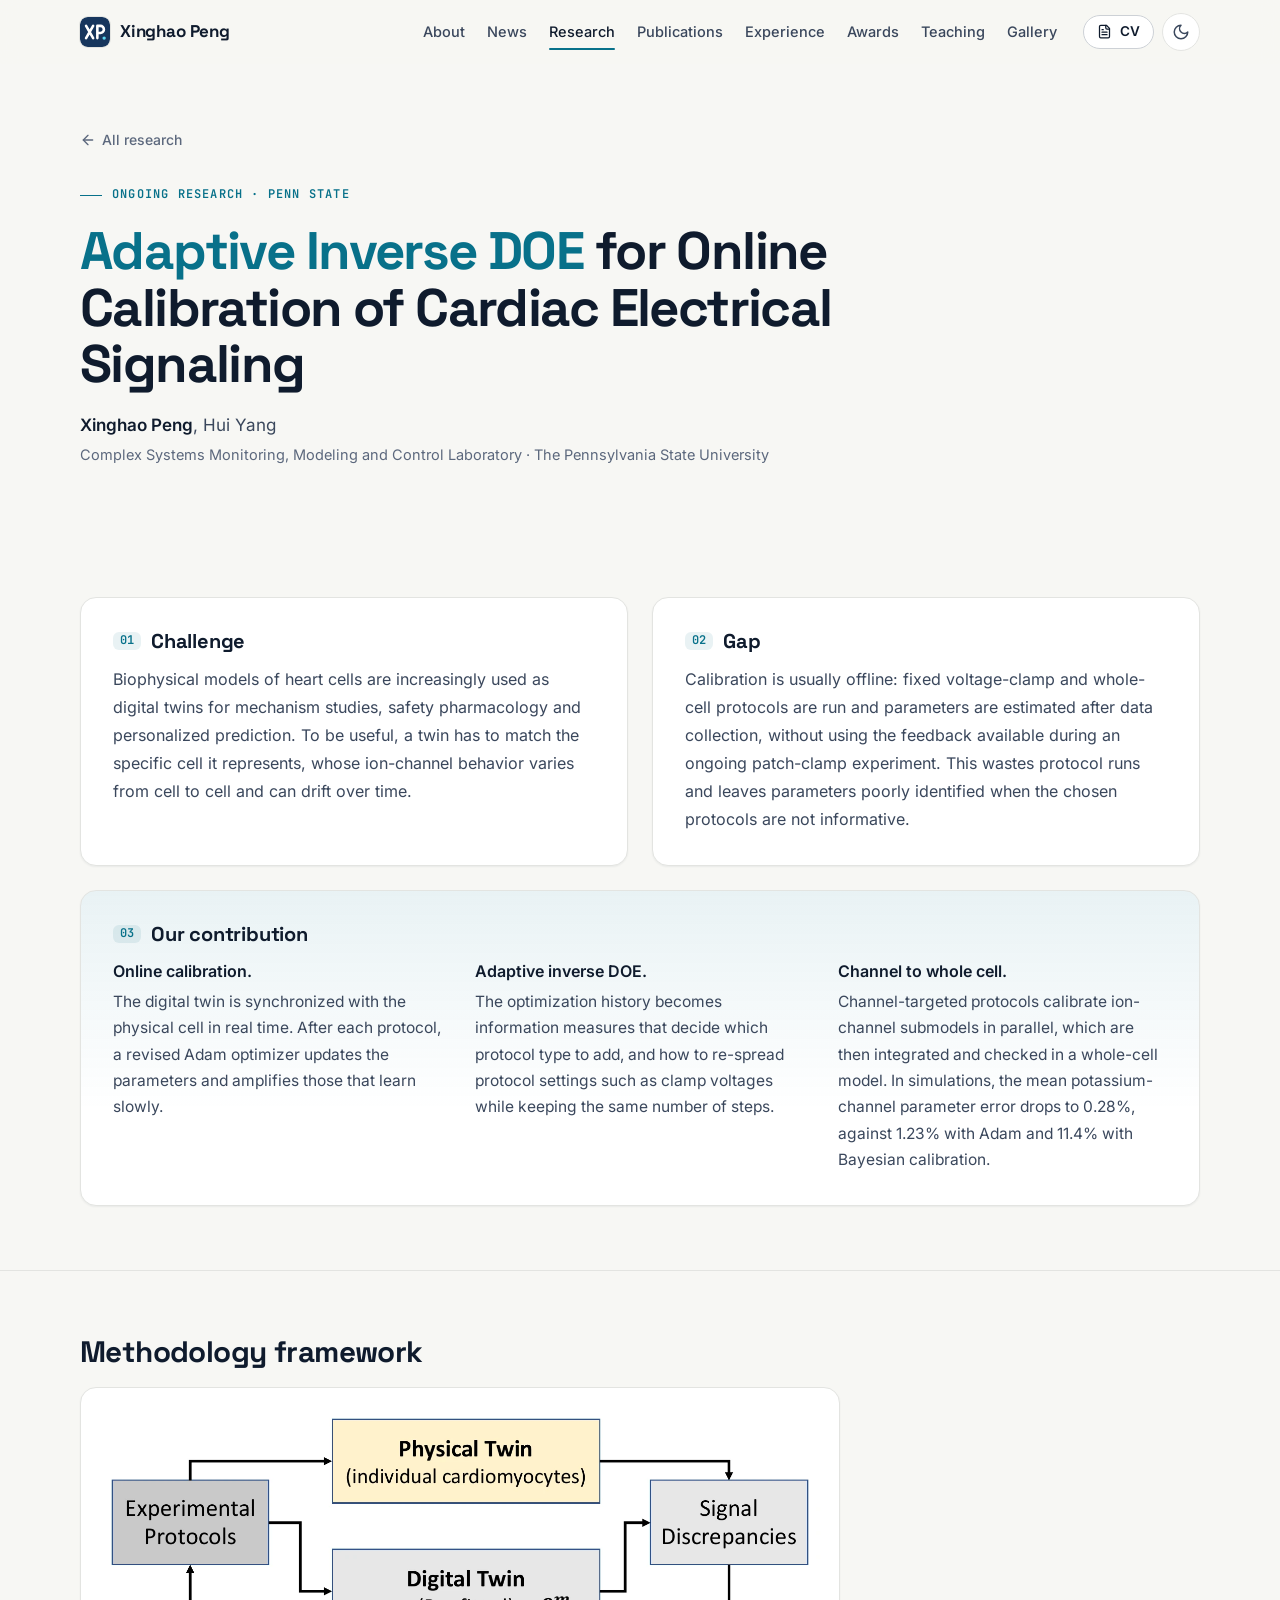
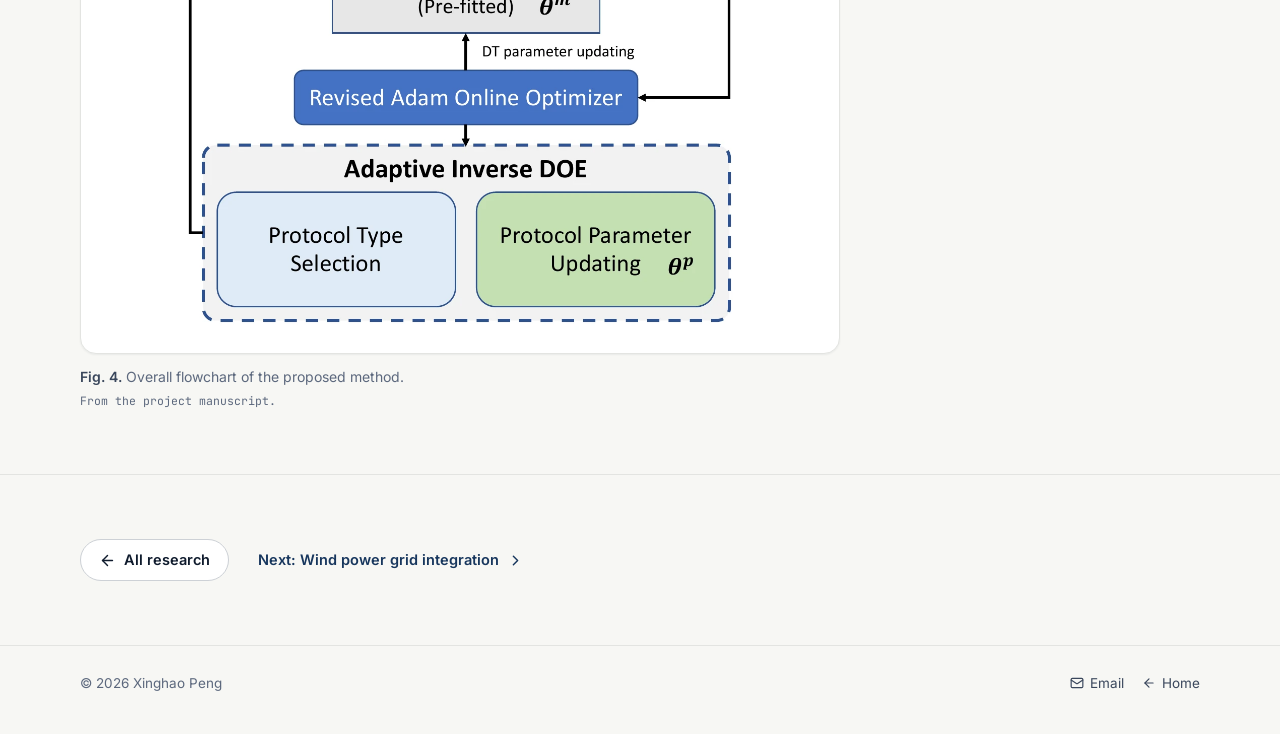
==== commit adba62ba: "Add files via upload" ====
--- a/projects/heart.html
+++ b/projects/heart.html
@@ -113,84 +113,38 @@
     </div>
   </section>
 
-  <section class="container" aria-label="Framework illustration">
-    <figure class="teaser">
-      <!-- TEASER SLOT: replace this div with <div class="media-frame"><img src="../assets/img/projects/heart/teaser.png" alt="..."></div> -->
-      <div class="media-frame media-frame--art">
-        <svg class="art" viewBox="0 0 480 270" role="img" aria-label="Illustration: protocol steps and two action-potential traces, with the digital twin trace converging to the measured cell">
-  <g class="art-grid"><path d="M0 45H480M0 90H480M0 135H480M0 180H480M0 225H480M80 0V270M160 0V270M240 0V270M320 0V270M400 0V270"/></g>
-  <g class="art-edges"><path d="M30 214 V200 H48 V214 M54 214 V186 H72 V214 M78 214 V172 H96 V214 M102 214 V158 H120 V214 M126 214 V144 H144 V214 M150 214 V130 H168 V214"/><path d="M24 214 H178"/></g>
-  <g class="art-arrow"><path d="M168 120 H192"/><path d="M185 114 L193 120 L185 126"/></g>
-  <g class="art-spark"><polyline points="200.0,190.0 202.5,190.0 205.0,190.0 207.5,190.0 210.0,65.0 212.5,45.4 215.0,52.2 217.5,59.0 220.0,65.8 222.5,72.6 225.0,73.2 227.5,73.7 230.0,74.3 232.5,74.8 235.0,75.4 237.5,76.0 240.0,76.5 242.5,77.1 245.0,77.6 247.5,78.2 250.0,78.8 252.5,79.3 255.0,79.9 257.5,80.4 260.0,81.0 262.5,81.6 265.0,82.1 267.5,82.7 270.0,83.2 272.5,83.8 275.0,84.3 277.5,84.9 280.0,85.5 282.5,86.0 285.0,86.6 287.5,87.1 290.0,87.7 292.5,88.3 295.0,88.8 297.5,89.4 300.0,89.9 302.5,90.5 305.0,91.1 307.5,91.6 310.0,92.2 312.5,92.7 315.0,93.3 317.5,93.9 320.0,94.4 322.5,95.0 325.0,95.5 327.5,96.1 330.0,96.5 332.5,97.6 335.0,99.3 337.5,101.7 340.0,104.6 342.5,107.9 345.0,111.8 347.5,115.9 350.0,120.4 352.5,125.2 355.0,130.1 357.5,135.2 360.0,140.4 362.5,145.7 365.0,150.8 367.5,155.9 370.0,160.9 372.5,165.7 375.0,170.2 377.5,174.3 380.0,178.1 382.5,181.5 385.0,184.4 387.5,186.8 390.0,188.5 392.5,189.6 395.0,190.0 397.5,190.0 400.0,190.0 402.5,190.0 405.0,190.0 407.5,190.0 410.0,190.0 412.5,190.0 415.0,190.0 417.5,190.0 420.0,190.0 422.5,190.0 425.0,190.0 427.5,190.0 430.0,190.0 432.5,190.0 435.0,190.0 437.5,190.0 440.0,190.0 442.5,190.0 445.0,190.0 447.5,190.0 450.0,190.0" style="stroke-dasharray:5 5"/></g>
-  <g class="art-ramp-cool"><polyline points="200.0,190.0 202.5,190.0 205.0,190.0 207.5,190.0 210.0,115.0 212.5,42.0 215.0,48.2 217.5,54.3 220.0,60.4 222.5,66.5 225.0,72.6 227.5,73.1 230.0,73.6 232.5,74.1 235.0,74.6 237.5,75.1 240.0,75.6 242.5,76.1 245.0,76.6 247.5,77.1 250.0,77.6 252.5,78.1 255.0,78.6 257.5,79.1 260.0,79.7 262.5,80.2 265.0,80.7 267.5,81.2 270.0,81.7 272.5,82.2 275.0,82.7 277.5,83.2 280.0,83.7 282.5,84.2 285.0,84.7 287.5,85.2 290.0,85.7 292.5,86.2 295.0,86.7 297.5,87.2 300.0,87.7 302.5,88.2 305.0,88.7 307.5,89.2 310.0,89.7 312.5,90.2 315.0,90.7 317.5,91.2 320.0,91.7 322.5,92.2 325.0,92.7 327.5,93.2 330.0,93.7 332.5,94.2 335.0,94.7 337.5,95.2 340.0,95.8 342.5,96.1 345.0,96.6 347.5,97.7 350.0,99.3 352.5,101.4 355.0,103.9 357.5,106.9 360.0,110.2 362.5,113.8 365.0,117.7 367.5,121.8 370.0,126.2 372.5,130.7 375.0,135.2 377.5,139.9 380.0,144.6 382.5,149.3 385.0,153.9 387.5,158.4 390.0,162.8 392.5,167.0 395.0,171.0 397.5,174.7 400.0,178.1 402.5,181.2 405.0,183.9 407.5,186.1 410.0,187.9 412.5,189.2 415.0,189.9 417.5,190.0 420.0,190.0 422.5,190.0 425.0,190.0 427.5,190.0 430.0,190.0 432.5,190.0 435.0,190.0 437.5,190.0 440.0,190.0 442.5,190.0 445.0,190.0 447.5,190.0 450.0,190.0"/></g>
-  <g class="art-nodes"><circle cx="200" cy="232" r="4.2"/><circle cx="262" cy="232" r="4.2"/><circle cx="324" cy="232" r="4.2"/><circle cx="386" cy="232" r="4.2"/><circle cx="448" cy="232" r="4.2"/></g>
-  <g class="art-directed"><path d="M205 232 H257 M267 232 H319 M329 232 H381 M391 232 H443" style="stroke-width:1.6"/></g>
-</svg>
-        <span class="media-badge media-badge--light"><svg class="icon" aria-hidden="true"><use href="#i-image"/></svg>Framework figure · coming soon</span>
+  <section class="proj-section">
+    <div class="container">
+      <div class="cgc">
+        <article class="cgc-card reveal">
+          <h2><span>01</span>Challenge</h2>
+          <p>Biophysical models of heart cells are increasingly used as digital twins for mechanism studies, safety pharmacology and personalized prediction. To be useful, a twin has to match the specific cell it represents, whose ion-channel behavior varies from cell to cell and can drift over time.</p>
+        </article>
+        <article class="cgc-card reveal">
+          <h2><span>02</span>Gap</h2>
+          <p>Calibration is usually offline: fixed voltage-clamp and whole-cell protocols are run and parameters are estimated after data collection, without using the feedback available during an ongoing patch-clamp experiment. This wastes protocol runs and leaves parameters poorly identified when the chosen protocols are not informative.</p>
+        </article>
+        <article class="cgc-card cgc-card--wide cgc-card--accent reveal">
+          <h2><span>03</span>Our contribution</h2>
+          <ol class="contrib">
+            <li><strong>Online calibration.</strong> The digital twin is synchronized with the physical cell in real time. After each protocol, a revised Adam optimizer updates the parameters and amplifies those that learn slowly.</li>
+            <li><strong>Adaptive inverse DOE.</strong> The optimization history becomes information measures that decide which protocol type to add, and how to re-spread protocol settings such as clamp voltages while keeping the same number of steps.</li>
+            <li><strong>Channel to whole cell.</strong> Channel-targeted protocols calibrate ion-channel submodels in parallel, which are then integrated and checked in a whole-cell model. In simulations, the mean potassium-channel parameter error drops to 0.28%, against 1.23% with Adam and 11.4% with Bayesian calibration.</li>
+          </ol>
+        </article>
       </div>
-      <figcaption class="cap">Placeholder illustration: the same protocol is applied to the cell and its digital twin until their traces agree.</figcaption>
-    </figure>
-  </section>
-
-  <section class="proj-section">
-    <div class="container prose-grid">
-      <div class="prose reveal">
-        <h2>Overview</h2>
-        <p>Cardiac electrical signaling arises from the coordinated gating of voltage-gated ion channels in individual cardiomyocytes. Biophysical electrophysiology models are increasingly used as digital twins for mechanism studies, safety pharmacology and personalized prediction. Most calibration workflows, however, remain offline: they use fixed voltage-clamp and whole-cell protocols, estimate parameters after data collection, and ignore the feedback available during an ongoing patch-clamp experiment. This can lead to unnecessary protocol runs and weak parameter identifiability.</p>
-        <p>This project builds an online calibration framework that synchronizes a digital twin with a physical cell in real time through adaptive inverse design of experiments (DOE).</p>
-        <h3>How it works</h3>
-        <ol class="steps">
-          <li><strong>Paired protocols.</strong> The physical cell and its pre-fitted digital twin are driven by the same experimental protocol, and the gaps between measured and simulated traces form a protocol-weighted loss.</li>
-          <li><strong>Revised Adam optimizer.</strong> Model parameters are updated online after each protocol. Parameters whose gradients stay small relative to the others are detected automatically and given amplified learning signals.</li>
-          <li><strong>Adaptive inverse DOE.</strong> When some parameters stay poorly informed for several epochs, an offline sensitivity screening picks an additional protocol type to run alongside the current ones. Separately, every few rounds, protocol settings such as clamp voltages are re-spread over the range that maximizes a Fisher-like information criterion (D-optimality), keeping the number of steps and the workload unchanged.</li>
-          <li><strong>From channels to the whole cell.</strong> Channel-targeted protocols calibrate ion-channel submodels in parallel. The calibrated components are then integrated into a whole-cell model for evaluation and, when needed, refinement.</li>
-        </ol>
-      </div>
-      <aside class="panel facts-card reveal" aria-label="Project details">
-        <dl>
-          <div><dt>Status</dt><dd>Ongoing research</dd></div>
-          <div><dt>Model</dt><dd>Bondarenko mouse ventricular myocyte model</dd></div>
-          <div><dt>Keywords</dt><dd>Digital twins · electrophysiological signaling · online calibration · inverse DOE · cardiac ion channels</dd></div>
-          <div><dt>Advisor</dt><dd>Prof. Hui Yang</dd></div>
-        </dl>
-      </aside>
     </div>
   </section>
 
   <section class="proj-section">
     <div class="container">
-      <h2 class="reveal">Framework</h2>
-      <p class="proj-lede reveal">Each round applies a protocol to both twins, updates the digital twin from the signal discrepancies, and lets the adaptive inverse DOE decide which protocols to add and how to configure them.</p>
-      <div class="figure-slot reveal">
-          <svg class="icon" aria-hidden="true"><use href="#i-image"/></svg>
-          <strong>Overall flowchart</strong>
-          <span>Add <code>assets/img/projects/heart/framework.png</code></span>
-        </div>
-    </div>
-  </section>
-
-  <section class="proj-section">
-    <div class="container">
-      <h2 class="reveal">Results</h2>
-      <p class="proj-lede reveal">Simulation case studies on the sodium (Nav) and potassium (Kv) channel submodels and on the integrated ventricular cell model.</p>
-      <ul class="result-list reveal">
-        <li><strong>Sodium channel.</strong> Calibrating with a single protocol family lowers the loss but leaves some parameters badly identified, with errors up to 11% (activation protocol only) and 23% (inactivation protocol only). Adaptive protocol selection adds the second protocol at epoch 20 and brings all four shifted parameters to errors of 1.3% or less.</li>
-        <li><strong>Potassium channel.</strong> Adaptive updates of the clamp voltages cut the mean parameter error from 1.23% with Adam to 0.28%, against 11.4% for Bayesian online calibration, at a similar computation time.</li>
-        <li><strong>Robustness.</strong> Across 10 heterogeneous simulated cells, the discrepancy loss falls to near zero, and the calibrated population matches the reference on a held-out ramp protocol.</li>
-        <li><strong>Whole cell.</strong> Under a two-pulse paced action potential protocol, the calibrated digital twin follows the cell population while the uncalibrated model deviates.</li>
-      </ul>
-      <div class="two-up">
-        <div class="figure-slot reveal">
-          <svg class="icon" aria-hidden="true"><use href="#i-image"/></svg>
-          <strong>Sodium channel convergence</strong>
-          <span>Loss and parameter trajectories by method</span>
-        </div>
-        <div class="figure-slot reveal">
-          <svg class="icon" aria-hidden="true"><use href="#i-image"/></svg>
-          <strong>Whole-cell validation</strong>
-          <span>Two-pulse paced action potential</span>
-        </div>
-      </div>
+      <h2 class="reveal">Methodology framework</h2>
+      <figure class="paper-fig reveal paper-fig--narrow">
+        <a class="paper-fig-media" href="../assets/img/projects/heart/fig4-flowchart.webp" data-lightbox="figs" data-title="Fig. 4 · Overall flowchart" data-meta="Cardiac digital twin · project manuscript">
+          <img src="../assets/img/projects/heart/fig4-flowchart.webp" width="1433" height="1050" alt="Flowchart: experimental protocols drive the physical twin and the pre-fitted digital twin; signal discrepancies feed a revised Adam online optimizer and an adaptive inverse DOE that selects protocol types and updates protocol parameters" loading="lazy" decoding="async">
+        </a>
+        <figcaption><strong>Fig. 4.</strong> Overall flowchart of the proposed method. <span class="fig-src">From the project manuscript.</span></figcaption>
+      </figure>
     </div>
   </section>
 
@@ -214,5 +168,16 @@
   </div>
 </footer>
 
+<dialog class="lightbox" id="lightbox" aria-labelledby="lb-title">
+  <h2 id="lb-title" class="visually-hidden">Image viewer</h2>
+  <span class="lb-count"></span>
+  <button class="lb-btn lb-close" type="button" aria-label="Close"><svg class="icon" aria-hidden="true"><use href="#i-x"/></svg></button>
+  <button class="lb-btn lb-prev" type="button" aria-label="Previous image"><svg class="icon" aria-hidden="true"><use href="#i-chev-left"/></svg></button>
+  <figure class="lb-figure">
+    <img src="[data-uri]" alt="">
+    <figcaption class="lb-cap"><strong></strong><span></span></figcaption>
+  </figure>
+  <button class="lb-btn lb-next" type="button" aria-label="Next image"><svg class="icon" aria-hidden="true"><use href="#i-chev-right"/></svg></button>
+</dialog>
 </body>
 </html>
--- a/assets/css/style.css
+++ b/assets/css/style.css
@@ -39,6 +39,8 @@
   --green: #116a33;
   --green-soft: rgba(17, 106, 51, .11);
   --dot: rgba(23, 54, 93, .14);
+  --fig-bg: #ffffff;
+  --fig-dim: none;
   --media-bg: #0b1220;
   --header-bg: rgba(247, 247, 244, .84);
   --shadow-sm: 0 1px 2px rgba(15, 27, 45, .06);
@@ -75,6 +77,8 @@
   --green: #4ade80;
   --green-soft: rgba(74, 222, 128, .14);
   --dot: rgba(168, 199, 255, .11);
+  --fig-bg: #e6e6e6;
+  --fig-dim: brightness(.9);
   --media-bg: #05080f;
   --header-bg: rgba(11, 16, 25, .80);
   --shadow-sm: 0 1px 2px rgba(0, 0, 0, .35);
@@ -254,9 +258,8 @@
 .project--feature .project-media { aspect-ratio: auto; min-height: 340px; }
 .project-media > img { position: absolute; inset: 0; width: 100%; height: 100%; object-fit: cover; transition: transform .7s var(--ease); }
 .project:hover .project-media > img { transform: scale(1.035); }
-.project-media--art { background: var(--bg-sunk); }
-.project-media--art .art { position: absolute; inset: 0; width: 100%; height: 100%; transition: transform .7s var(--ease); }
-.project:hover .project-media--art .art { transform: scale(1.03); }
+.project-media--figure { background: var(--fig-bg); border-bottom: 1px solid var(--line); }
+.project-media--figure > img { object-fit: contain; padding: clamp(12px, 2vw, 20px); filter: var(--fig-dim); }
 .media-badge {
   position: absolute; left: 14px; bottom: 14px; z-index: 2;
   display: inline-flex; align-items: center; gap: 6px; padding: 6px 11px; border-radius: 999px;
@@ -264,7 +267,6 @@
   -webkit-backdrop-filter: blur(6px); backdrop-filter: blur(6px);
 }
 .media-badge .icon { width: 12px; height: 12px; }
-.media-badge--light { background: var(--bg-elev); color: var(--ink-2); border: 1px solid var(--line); }
 .project-body { flex: 1; display: flex; flex-direction: column; gap: 12px; padding: 22px 24px 24px; }
 .project--feature .project-body { justify-content: center; padding: clamp(24px, 3.2vw, 40px); }
 .project-meta { display: flex; flex-wrap: wrap; align-items: center; gap: 8px 12px; }
@@ -277,20 +279,6 @@
 .tags { display: flex; flex-wrap: wrap; gap: 6px; }
 .tags li { padding: 3px 9px; border: 1px solid var(--line); border-radius: 6px; background: var(--bg-sunk); color: var(--ink-3); font-size: 12.5px; }
 .project-links { display: flex; flex-wrap: wrap; gap: 8px; margin-top: auto; padding-top: 6px; }
-
-/* placeholder artwork */
-.art-grid path { fill: none; stroke: var(--line); stroke-width: 1; }
-.art-edges line, .art-edges path { fill: none; stroke: var(--ink-3); stroke-width: 1.4; opacity: .65; }
-.art-nodes circle { fill: var(--bg-elev); stroke: var(--accent); stroke-width: 2; }
-.art-arrow path { fill: none; stroke: var(--signal); stroke-width: 2; stroke-linecap: round; stroke-linejoin: round; }
-.art-vec rect { fill: var(--signal); }
-.art-label { fill: var(--ink-3); font-family: var(--font-mono); font-size: 13px; font-style: italic; }
-.art-stream polyline { fill: none; stroke: var(--signal); stroke-width: 1.2; opacity: .3; }
-.art-directed path { fill: none; stroke: var(--accent); opacity: .55; stroke-linecap: round; stroke-linejoin: round; }
-.art-blades path { stroke: var(--accent); stroke-width: 1.6; stroke-linecap: round; }
-.art-spark polyline { fill: none; stroke: var(--ink-3); stroke-width: 1.6; opacity: .7; stroke-linejoin: round; }
-.art-ramp polyline { fill: none; stroke: var(--gold); stroke-width: 2.8; stroke-linecap: round; stroke-linejoin: round; }
-.art-ramp-cool polyline { fill: none; stroke: var(--signal); stroke-width: 2.6; stroke-linecap: round; stroke-linejoin: round; }
 
 .ongoing { display: grid; grid-template-columns: 170px minmax(0, 1fr); gap: 20px 28px; margin-top: 24px; padding: 22px 24px; border: 1px dashed var(--line-strong); border-radius: var(--radius); }
 .ongoing h3 { padding-top: 2px; color: var(--ink-3); font-family: var(--font-mono); font-size: 12px; font-weight: 600; letter-spacing: .1em; text-transform: uppercase; }
@@ -478,43 +466,36 @@
 .teaser { margin: 0; }
 .media-frame { position: relative; overflow: hidden; aspect-ratio: 16 / 9; border-radius: var(--radius-lg); background: var(--media-bg); box-shadow: var(--shadow-lg); }
 .media-frame > img, .media-frame > video, .media-frame > iframe { position: absolute; inset: 0; width: 100%; height: 100%; border: 0; object-fit: cover; }
-.media-frame--art { background: var(--bg-sunk); box-shadow: inset 0 0 0 1px var(--line); }
-.media-frame--art .art { position: absolute; inset: 0; width: 100%; height: 100%; }
 .cap { margin-top: 12px; color: var(--ink-3); font-size: 14px; text-align: center; }
 .proj-section { padding: clamp(40px, 6vw, 64px) 0; }
 .proj-section + .proj-section { border-top: 1px solid var(--line); }
 .proj-section h2 { margin-bottom: 18px; font-size: clamp(1.4rem, 1.1rem + 1.2vw, 1.85rem); letter-spacing: -.02em; }
-.prose-grid { display: grid; grid-template-columns: minmax(0, 1.65fr) minmax(0, 1fr); gap: clamp(28px, 5vw, 56px); align-items: start; }
-.prose p { font-size: 16.5px; line-height: 1.75; }
-.prose h3 { margin: 28px 0 12px; font-size: 1.15rem; }
-.steps { display: grid; gap: 14px; counter-reset: step; }
-.steps li { position: relative; padding-left: 46px; font-size: 16px; line-height: 1.7; }
-.steps li::before {
-  counter-increment: step; content: counter(step, decimal-leading-zero);
-  position: absolute; left: 0; top: 2px; padding: 2px 7px; border-radius: 6px;
-  background: var(--signal-soft); color: var(--signal); font-family: var(--font-mono); font-size: 12px; font-weight: 600;
-}
-.proj-lede { max-width: 72ch; margin: 0 0 20px; color: var(--ink-2); font-size: 16.5px; line-height: 1.7; }
-.result-list { display: grid; gap: 12px; max-width: 82ch; margin: 0 0 28px; }
-.result-list li { position: relative; padding-left: 22px; color: var(--ink-2); font-size: 16px; line-height: 1.7; }
-.result-list li::before { content: ""; position: absolute; left: 4px; top: .72em; width: 7px; height: 7px; border-radius: 50%; background: var(--signal); }
-.facts-card dl { display: grid; gap: 16px; margin: 0; }
-.facts-card dt { color: var(--ink-3); font-family: var(--font-mono); font-size: 11px; font-weight: 600; letter-spacing: .1em; text-transform: uppercase; }
-.facts-card dd { margin: 3px 0 0; color: var(--ink); font-size: 14.5px; line-height: 1.5; overflow-wrap: anywhere; }
-.figure-slot {
-  display: grid; place-content: center; justify-items: center; gap: 10px; aspect-ratio: 21 / 8; padding: 24px;
-  border: 1.5px dashed var(--line-strong); border-radius: var(--radius); color: var(--ink-3); text-align: center; font-size: 14.5px;
-  background: radial-gradient(var(--dot) 1.1px, transparent 1.2px) 0 0 / 20px 20px, var(--bg-sunk);
-}
-.figure-slot .icon { width: 28px; height: 28px; color: var(--signal); }
-.figure-slot strong { color: var(--ink-2); }
-.figure-slot code, .prose code { padding: 2px 6px; border: 1px solid var(--line); border-radius: 5px; background: var(--bg-elev); color: var(--ink-2); font-family: var(--font-mono); font-size: 12.5px; }
-.two-up { display: grid; grid-template-columns: repeat(2, minmax(0, 1fr)); gap: 20px; }
-.two-up .figure-slot { aspect-ratio: 16 / 10; }
-.talk-photo { margin: 0; }
-.talk-photo a { display: block; overflow: hidden; border-radius: var(--radius); }
-.talk-photo img { width: 100%; aspect-ratio: 16 / 9; object-fit: cover; transition: transform .7s var(--ease); }
-.talk-photo a:hover img { transform: scale(1.02); }
+/* challenge · gap · contribution */
+.cgc { display: grid; grid-template-columns: repeat(2, minmax(0, 1fr)); gap: clamp(16px, 2vw, 24px); }
+.cgc-card { padding: clamp(22px, 2.8vw, 32px); border: 1px solid var(--line); border-radius: var(--radius); background: var(--bg-elev); box-shadow: var(--shadow-sm); }
+.cgc-card--wide { grid-column: 1 / -1; }
+.cgc-card--accent { background: linear-gradient(180deg, var(--signal-soft), transparent 70%), var(--bg-elev); }
+.proj-section .cgc-card h2 { display: flex; align-items: center; gap: 10px; margin-bottom: 12px; font-size: 1.25rem; letter-spacing: -.01em; }
+.cgc-card h2 span { padding: 2px 7px; border-radius: 6px; background: var(--signal-soft); color: var(--signal); font-family: var(--font-mono); font-size: 12px; font-weight: 600; letter-spacing: 0; }
+.cgc-card p { margin: 0; color: var(--ink-2); font-size: 16px; line-height: 1.75; }
+.contrib { display: grid; grid-template-columns: repeat(3, minmax(0, 1fr)); gap: clamp(18px, 2.6vw, 36px); margin: 4px 0 0; padding: 0; list-style: none; }
+.contrib li { color: var(--ink-2); font-size: 15.5px; line-height: 1.7; }
+.contrib strong { display: block; margin-bottom: 4px; color: var(--ink); font-size: 16px; }
+
+/* core figure from the paper */
+.paper-fig { display: flex; flex-direction: column; margin: 0; }
+.paper-fig-media {
+  flex: 1; display: grid; place-items: center; overflow: hidden; padding: clamp(10px, 1.6vw, 18px);
+  border: 1px solid var(--line); border-radius: var(--radius); background: var(--fig-bg); box-shadow: var(--shadow-sm);
+}
+a.paper-fig-media { cursor: zoom-in; }
+.paper-fig-media img { width: 100%; height: auto; filter: var(--fig-dim); transition: transform .6s var(--ease); }
+a.paper-fig-media:hover img { transform: scale(1.012); }
+.paper-fig figcaption { margin-top: 12px; color: var(--ink-3); font-size: 14px; line-height: 1.6; }
+.paper-fig figcaption strong { color: var(--ink-2); font-weight: 600; }
+.fig-src { display: block; margin-top: 3px; font-family: var(--font-mono); font-size: 11.5px; }
+.paper-fig--narrow { width: 100%; max-width: 760px; }
+.paper-fig--medium { width: 100%; max-width: 980px; }
 .bib-block { position: relative; }
 .bib-block pre { margin: 0; padding: 18px 56px 18px 20px; overflow-x: auto; border: 1px solid var(--line); border-radius: var(--radius-sm); background: var(--bg-sunk); color: var(--ink-2); font-family: var(--font-mono); font-size: 13px; line-height: 1.7; }
 
@@ -554,10 +535,10 @@
   .cards-3 > :last-child { grid-column: 1 / -1; }
   .ongoing { grid-template-columns: 1fr; }
   .ongoing ul { grid-template-columns: 1fr; }
-  .prose-grid { grid-template-columns: 1fr; }
 }
 
 @media (max-width: 860px) {
+  .contrib { grid-template-columns: 1fr; gap: 16px; }
   .gallery { grid-template-columns: repeat(2, minmax(0, 1fr)); grid-template-rows: none; grid-auto-rows: clamp(150px, 34vw, 230px); grid-auto-flow: dense; }
   .gallery .g-item { grid-column: auto; grid-row: auto; }
   .gallery .g-rainier, .gallery .g-aica { grid-row: span 2; }
@@ -574,8 +555,7 @@
   .cards-3 { grid-template-columns: 1fr; }
   .award-feature { display: block; }
   .contact-card { grid-template-columns: 1fr; }
-  .two-up { grid-template-columns: 1fr; }
-  .figure-slot, .two-up .figure-slot { aspect-ratio: 16 / 10; }
+  .cgc { grid-template-columns: 1fr; }
   .section-title { gap: 10px; }
 }
 
@@ -608,5 +588,7 @@
   body { background: #fff; color: #000; }
   .section { padding: 24px 0; break-inside: avoid; }
   .project, .panel { box-shadow: none; }
+  .paper-fig { break-inside: avoid; }
+  .paper-fig-media img, .project-media--figure > img { filter: none; }
   .js .reveal { opacity: 1; transform: none; }
 }
